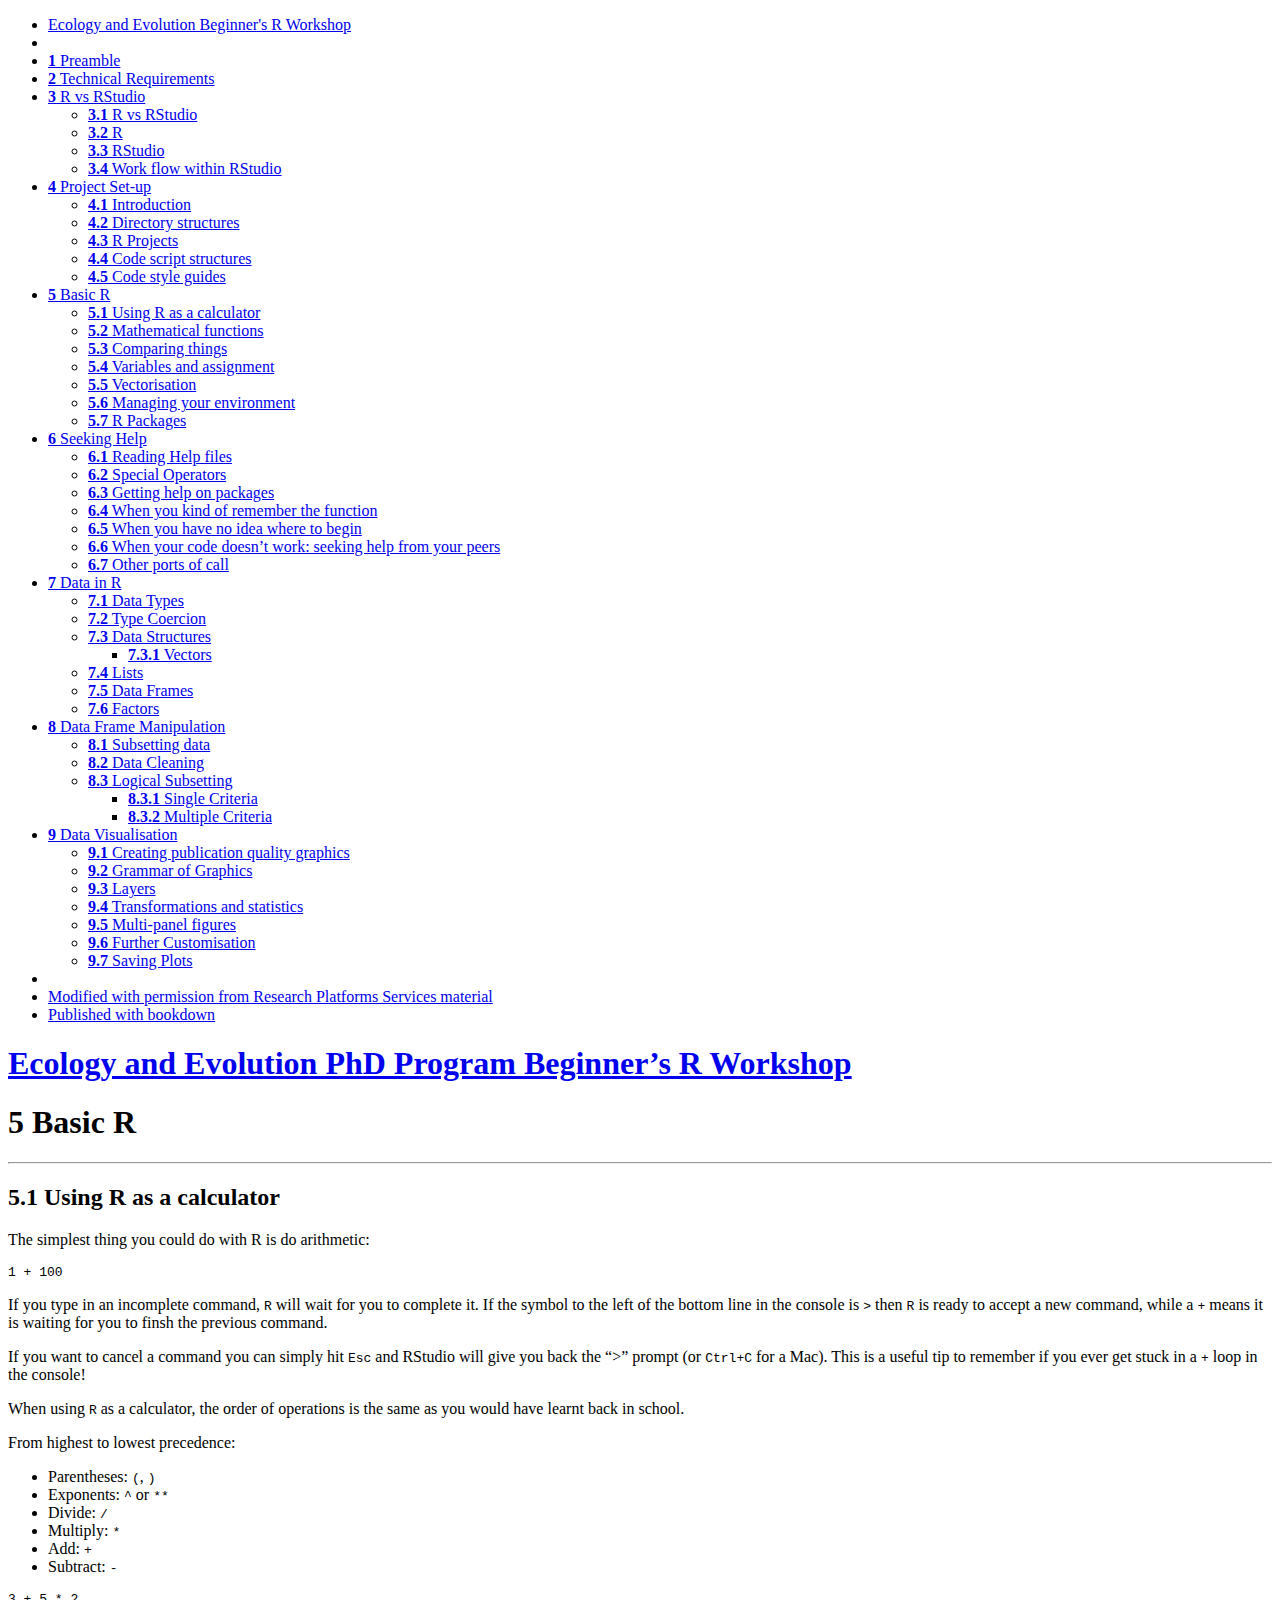
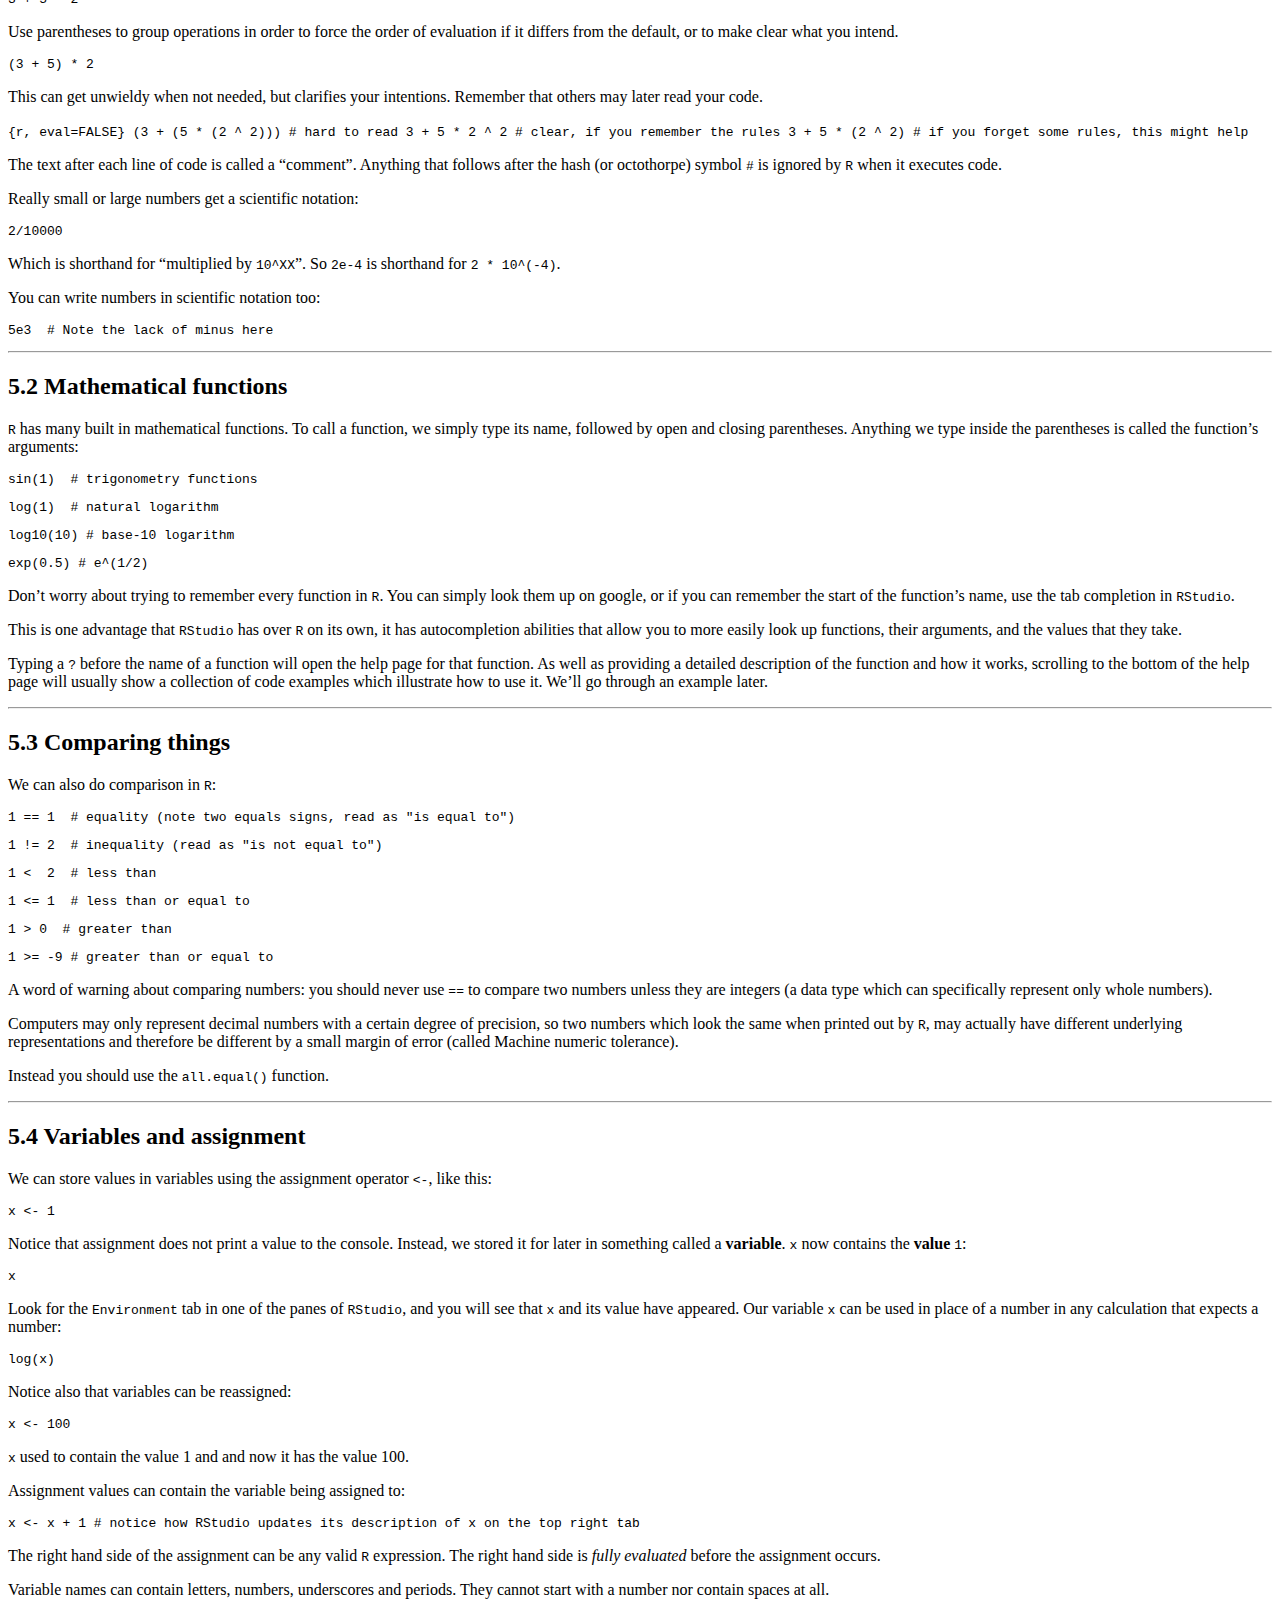
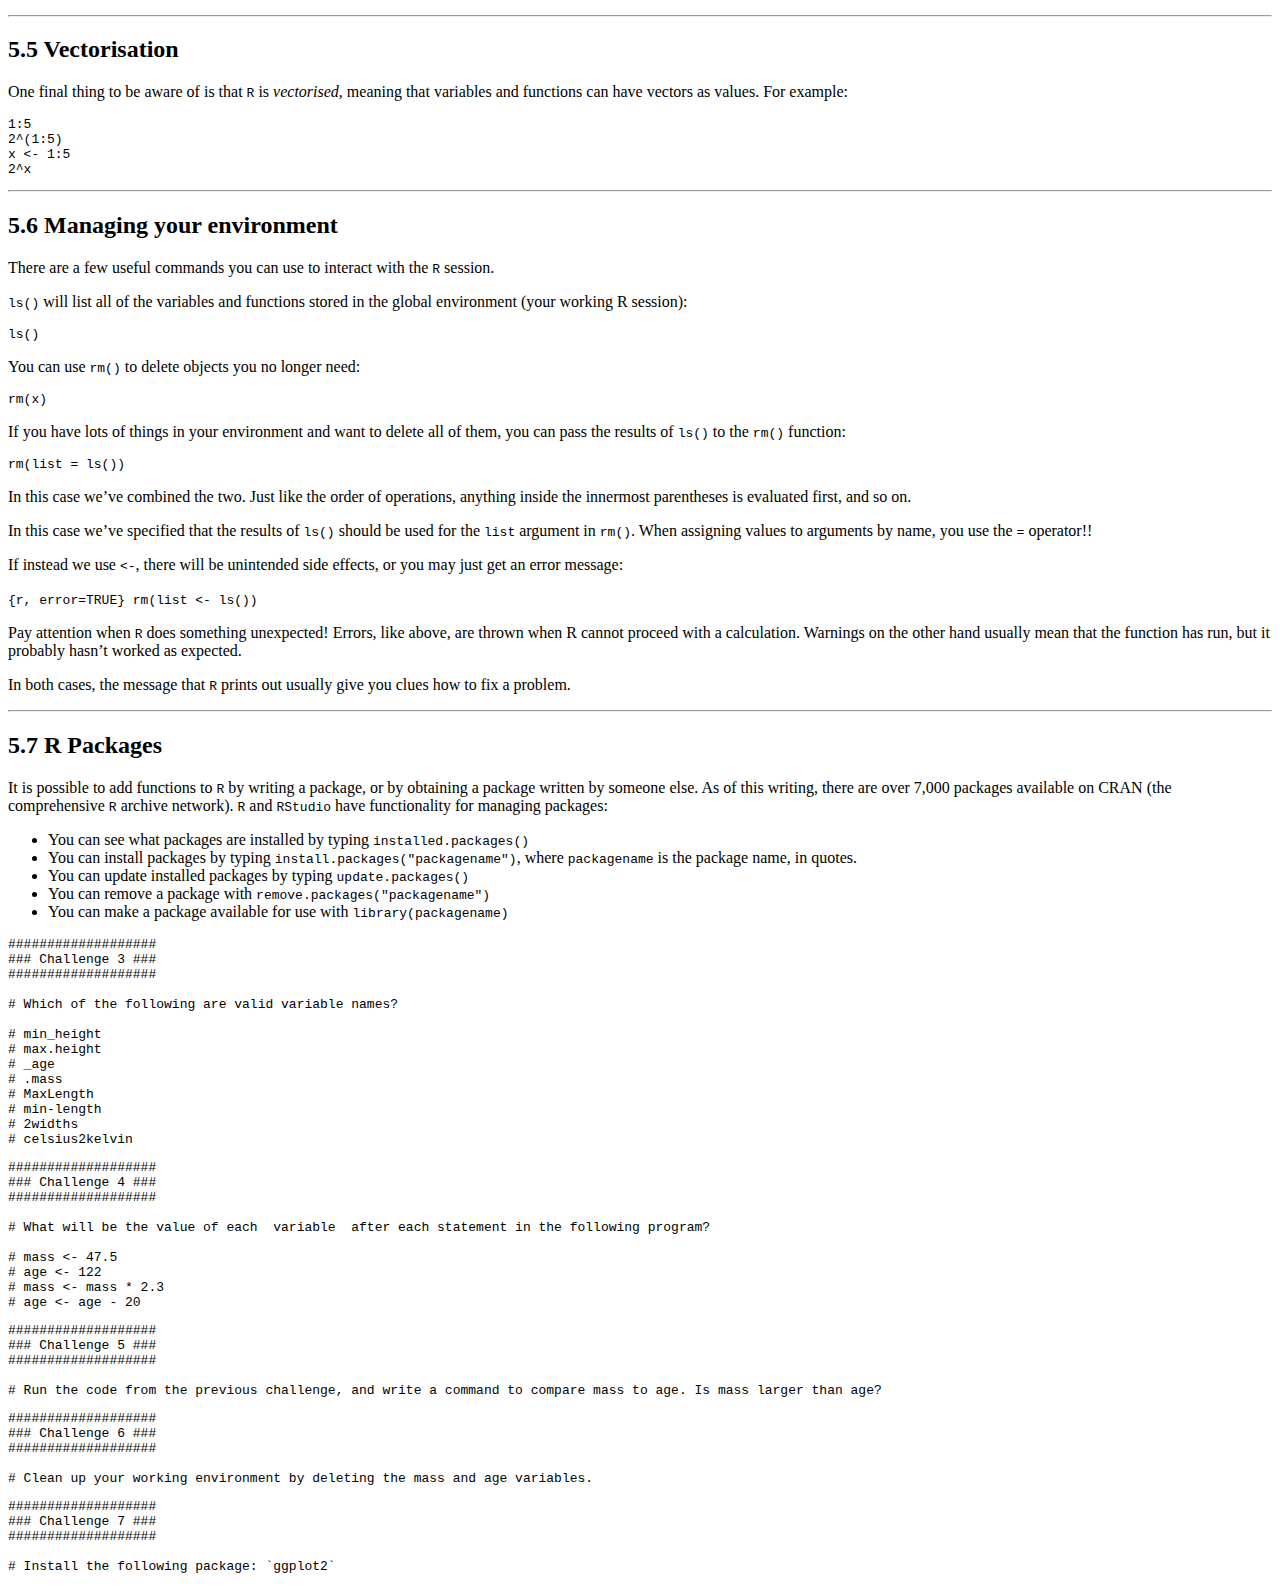
==== docs/basic-r.html @ fbf8770c "Rebuild book" ====
<!DOCTYPE html>
<html >

<head>

  <meta charset="UTF-8">
  <meta http-equiv="X-UA-Compatible" content="IE=edge">
  <title>Ecology and Evolution PhD Program Beginner’s R Workshop</title>
  <meta name="description" content="Ecology and Evolution PhD Program Beginner’s R Workshop">
  <meta name="generator" content="bookdown 0.4 and GitBook 2.6.7">

  <meta property="og:title" content="Ecology and Evolution PhD Program Beginner’s R Workshop" />
  <meta property="og:type" content="book" />
  
  
  
  <meta name="github-repo" content="Doi90/EcolEvol_R_Workshop" />

  <meta name="twitter:card" content="summary" />
  <meta name="twitter:title" content="Ecology and Evolution PhD Program Beginner’s R Workshop" />
  
  
  

<meta name="author" content="David Wilkinson">



  <meta name="viewport" content="width=device-width, initial-scale=1">
  <meta name="apple-mobile-web-app-capable" content="yes">
  <meta name="apple-mobile-web-app-status-bar-style" content="black">
  
  
<link rel="prev" href="project-set-up.html">
<link rel="next" href="seeking-help.html">
<script src="libs/jquery-2.2.3/jquery.min.js"></script>
<link href="libs/gitbook-2.6.7/css/style.css" rel="stylesheet" />
<link href="libs/gitbook-2.6.7/css/plugin-bookdown.css" rel="stylesheet" />
<link href="libs/gitbook-2.6.7/css/plugin-highlight.css" rel="stylesheet" />
<link href="libs/gitbook-2.6.7/css/plugin-search.css" rel="stylesheet" />
<link href="libs/gitbook-2.6.7/css/plugin-fontsettings.css" rel="stylesheet" />










<link rel="stylesheet" href="lodestar.css" type="text/css" />
</head>

<body>



  <div class="book without-animation with-summary font-size-2 font-family-1" data-basepath=".">

    <div class="book-summary">
      <nav role="navigation">

<ul class="summary">
<li><a href="./">Ecology and Evolution Beginner's R Workshop</a></li>

<li class="divider"></li>
<li class="chapter" data-level="1" data-path="index.html"><a href="index.html"><i class="fa fa-check"></i><b>1</b> Preamble</a></li>
<li class="chapter" data-level="2" data-path="technical-requirements.html"><a href="technical-requirements.html"><i class="fa fa-check"></i><b>2</b> Technical Requirements</a></li>
<li class="chapter" data-level="3" data-path="r-vs-rstudio.html"><a href="r-vs-rstudio.html"><i class="fa fa-check"></i><b>3</b> R vs RStudio</a><ul>
<li class="chapter" data-level="3.1" data-path="r-vs-rstudio.html"><a href="r-vs-rstudio.html#r-vs-rstudio-1"><i class="fa fa-check"></i><b>3.1</b> R vs RStudio</a></li>
<li class="chapter" data-level="3.2" data-path="r-vs-rstudio.html"><a href="r-vs-rstudio.html#r"><i class="fa fa-check"></i><b>3.2</b> R</a></li>
<li class="chapter" data-level="3.3" data-path="r-vs-rstudio.html"><a href="r-vs-rstudio.html#rstudio"><i class="fa fa-check"></i><b>3.3</b> RStudio</a></li>
<li class="chapter" data-level="3.4" data-path="r-vs-rstudio.html"><a href="r-vs-rstudio.html#work-flow-within-rstudio"><i class="fa fa-check"></i><b>3.4</b> Work flow within RStudio</a></li>
</ul></li>
<li class="chapter" data-level="4" data-path="project-set-up.html"><a href="project-set-up.html"><i class="fa fa-check"></i><b>4</b> Project Set-up</a><ul>
<li class="chapter" data-level="4.1" data-path="project-set-up.html"><a href="project-set-up.html#introduction"><i class="fa fa-check"></i><b>4.1</b> Introduction</a></li>
<li class="chapter" data-level="4.2" data-path="project-set-up.html"><a href="project-set-up.html#directory-structures"><i class="fa fa-check"></i><b>4.2</b> Directory structures</a></li>
<li class="chapter" data-level="4.3" data-path="project-set-up.html"><a href="project-set-up.html#r-projects"><i class="fa fa-check"></i><b>4.3</b> R Projects</a></li>
<li class="chapter" data-level="4.4" data-path="project-set-up.html"><a href="project-set-up.html#code-script-structures"><i class="fa fa-check"></i><b>4.4</b> Code script structures</a></li>
<li class="chapter" data-level="4.5" data-path="project-set-up.html"><a href="project-set-up.html#code-style-guides"><i class="fa fa-check"></i><b>4.5</b> Code style guides</a></li>
</ul></li>
<li class="chapter" data-level="5" data-path="basic-r.html"><a href="basic-r.html"><i class="fa fa-check"></i><b>5</b> Basic R</a><ul>
<li class="chapter" data-level="5.1" data-path="basic-r.html"><a href="basic-r.html#using-r-as-a-calculator"><i class="fa fa-check"></i><b>5.1</b> Using R as a calculator</a></li>
<li class="chapter" data-level="5.2" data-path="basic-r.html"><a href="basic-r.html#mathematical-functions"><i class="fa fa-check"></i><b>5.2</b> Mathematical functions</a></li>
<li class="chapter" data-level="5.3" data-path="basic-r.html"><a href="basic-r.html#comparing-things"><i class="fa fa-check"></i><b>5.3</b> Comparing things</a></li>
<li class="chapter" data-level="5.4" data-path="basic-r.html"><a href="basic-r.html#variables-and-assignment"><i class="fa fa-check"></i><b>5.4</b> Variables and assignment</a></li>
<li class="chapter" data-level="5.5" data-path="basic-r.html"><a href="basic-r.html#vectorisation"><i class="fa fa-check"></i><b>5.5</b> Vectorisation</a></li>
<li class="chapter" data-level="5.6" data-path="basic-r.html"><a href="basic-r.html#managing-your-environment"><i class="fa fa-check"></i><b>5.6</b> Managing your environment</a></li>
<li class="chapter" data-level="5.7" data-path="basic-r.html"><a href="basic-r.html#r-packages"><i class="fa fa-check"></i><b>5.7</b> R Packages</a></li>
</ul></li>
<li class="chapter" data-level="6" data-path="seeking-help.html"><a href="seeking-help.html"><i class="fa fa-check"></i><b>6</b> Seeking Help</a><ul>
<li class="chapter" data-level="6.1" data-path="seeking-help.html"><a href="seeking-help.html#reading-help-files"><i class="fa fa-check"></i><b>6.1</b> Reading Help files</a></li>
<li class="chapter" data-level="6.2" data-path="seeking-help.html"><a href="seeking-help.html#special-operators"><i class="fa fa-check"></i><b>6.2</b> Special Operators</a></li>
<li class="chapter" data-level="6.3" data-path="seeking-help.html"><a href="seeking-help.html#getting-help-on-packages"><i class="fa fa-check"></i><b>6.3</b> Getting help on packages</a></li>
<li class="chapter" data-level="6.4" data-path="seeking-help.html"><a href="seeking-help.html#when-you-kind-of-remember-the-function"><i class="fa fa-check"></i><b>6.4</b> When you kind of remember the function</a></li>
<li class="chapter" data-level="6.5" data-path="seeking-help.html"><a href="seeking-help.html#when-you-have-no-idea-where-to-begin"><i class="fa fa-check"></i><b>6.5</b> When you have no idea where to begin</a></li>
<li class="chapter" data-level="6.6" data-path="seeking-help.html"><a href="seeking-help.html#when-your-code-doesnt-work-seeking-help-from-your-peers"><i class="fa fa-check"></i><b>6.6</b> When your code doesn’t work: seeking help from your peers</a></li>
<li class="chapter" data-level="6.7" data-path="seeking-help.html"><a href="seeking-help.html#other-ports-of-call"><i class="fa fa-check"></i><b>6.7</b> Other ports of call</a></li>
</ul></li>
<li class="chapter" data-level="7" data-path="data-in-r.html"><a href="data-in-r.html"><i class="fa fa-check"></i><b>7</b> Data in R</a><ul>
<li class="chapter" data-level="7.1" data-path="data-in-r.html"><a href="data-in-r.html#data-types"><i class="fa fa-check"></i><b>7.1</b> Data Types</a></li>
<li class="chapter" data-level="7.2" data-path="data-in-r.html"><a href="data-in-r.html#type-coercion"><i class="fa fa-check"></i><b>7.2</b> Type Coercion</a></li>
<li class="chapter" data-level="7.3" data-path="data-in-r.html"><a href="data-in-r.html#data-structures"><i class="fa fa-check"></i><b>7.3</b> Data Structures</a><ul>
<li class="chapter" data-level="7.3.1" data-path="data-in-r.html"><a href="data-in-r.html#vectors"><i class="fa fa-check"></i><b>7.3.1</b> Vectors</a></li>
</ul></li>
<li class="chapter" data-level="7.4" data-path="data-in-r.html"><a href="data-in-r.html#lists"><i class="fa fa-check"></i><b>7.4</b> Lists</a></li>
<li class="chapter" data-level="7.5" data-path="data-in-r.html"><a href="data-in-r.html#data-frames"><i class="fa fa-check"></i><b>7.5</b> Data Frames</a></li>
<li class="chapter" data-level="7.6" data-path="data-in-r.html"><a href="data-in-r.html#factors"><i class="fa fa-check"></i><b>7.6</b> Factors</a></li>
</ul></li>
<li class="chapter" data-level="8" data-path="data-frame-manipulation.html"><a href="data-frame-manipulation.html"><i class="fa fa-check"></i><b>8</b> Data Frame Manipulation</a><ul>
<li class="chapter" data-level="8.1" data-path="data-frame-manipulation.html"><a href="data-frame-manipulation.html#subsetting-data"><i class="fa fa-check"></i><b>8.1</b> Subsetting data</a></li>
<li class="chapter" data-level="8.2" data-path="data-frame-manipulation.html"><a href="data-frame-manipulation.html#data-cleaning"><i class="fa fa-check"></i><b>8.2</b> Data Cleaning</a></li>
<li class="chapter" data-level="8.3" data-path="data-frame-manipulation.html"><a href="data-frame-manipulation.html#logical-subsetting"><i class="fa fa-check"></i><b>8.3</b> Logical Subsetting</a><ul>
<li class="chapter" data-level="8.3.1" data-path="data-frame-manipulation.html"><a href="data-frame-manipulation.html#single-criteria"><i class="fa fa-check"></i><b>8.3.1</b> Single Criteria</a></li>
<li class="chapter" data-level="8.3.2" data-path="data-frame-manipulation.html"><a href="data-frame-manipulation.html#multiple-criteria"><i class="fa fa-check"></i><b>8.3.2</b> Multiple Criteria</a></li>
</ul></li>
</ul></li>
<li class="chapter" data-level="9" data-path="data-visualisation.html"><a href="data-visualisation.html"><i class="fa fa-check"></i><b>9</b> Data Visualisation</a><ul>
<li class="chapter" data-level="9.1" data-path="data-visualisation.html"><a href="data-visualisation.html#creating-publication-quality-graphics"><i class="fa fa-check"></i><b>9.1</b> Creating publication quality graphics</a></li>
<li class="chapter" data-level="9.2" data-path="data-visualisation.html"><a href="data-visualisation.html#grammar-of-graphics"><i class="fa fa-check"></i><b>9.2</b> Grammar of Graphics</a></li>
<li class="chapter" data-level="9.3" data-path="data-visualisation.html"><a href="data-visualisation.html#layers"><i class="fa fa-check"></i><b>9.3</b> Layers</a></li>
<li class="chapter" data-level="9.4" data-path="data-visualisation.html"><a href="data-visualisation.html#transformations-and-statistics"><i class="fa fa-check"></i><b>9.4</b> Transformations and statistics</a></li>
<li class="chapter" data-level="9.5" data-path="data-visualisation.html"><a href="data-visualisation.html#multi-panel-figures"><i class="fa fa-check"></i><b>9.5</b> Multi-panel figures</a></li>
<li class="chapter" data-level="9.6" data-path="data-visualisation.html"><a href="data-visualisation.html#further-customisation"><i class="fa fa-check"></i><b>9.6</b> Further Customisation</a></li>
<li class="chapter" data-level="9.7" data-path="data-visualisation.html"><a href="data-visualisation.html#saving-plots"><i class="fa fa-check"></i><b>9.7</b> Saving Plots</a></li>
</ul></li>
<li class="divider"></li>
<li><a href="https://nikkirubinstein.gitbooks.io/resguides-introductory-r-workshop/content/" target="blank"> Modified with permission from Research Platforms Services material</a></li>
<li><a href="https://github.com/rstudio/bookdown" target="blank">Published with bookdown</a></li>

</ul>

      </nav>
    </div>

    <div class="book-body">
      <div class="body-inner">
        <div class="book-header" role="navigation">
          <h1>
            <i class="fa fa-circle-o-notch fa-spin"></i><a href="./">Ecology and Evolution PhD Program Beginner’s R Workshop</a>
          </h1>
        </div>

        <div class="page-wrapper" tabindex="-1" role="main">
          <div class="page-inner">

            <section class="normal" id="section-">
<div id="basic-r" class="section level1">
<h1><span class="header-section-number">5</span> Basic R</h1>
<hr class="double">
<div id="using-r-as-a-calculator" class="section level2">
<h2><span class="header-section-number">5.1</span> Using R as a calculator</h2>
<p>The simplest thing you could do with R is do arithmetic:</p>
<pre class="{r}"><code>1 + 100</code></pre>
<p>If you type in an incomplete command, <code>R</code> will wait for you to complete it. If the symbol to the left of the bottom line in the console is <code>&gt;</code> then <code>R</code> is ready to accept a new command, while a <code>+</code> means it is waiting for you to finsh the previous command.</p>
<p>If you want to cancel a command you can simply hit <code>Esc</code> and RStudio will give you back the “&gt;” prompt (or <code>Ctrl+C</code> for a Mac). This is a useful tip to remember if you ever get stuck in a <code>+</code> loop in the console!</p>
<p>When using <code>R</code> as a calculator, the order of operations is the same as you would have learnt back in school.</p>
<p>From highest to lowest precedence:</p>
<ul>
<li>Parentheses: <code>(</code>, <code>)</code></li>
<li>Exponents: <code>^</code> or <code>**</code></li>
<li>Divide: <code>/</code></li>
<li>Multiply: <code>*</code></li>
<li>Add: <code>+</code></li>
<li>Subtract: <code>-</code></li>
</ul>
<pre class="{r}"><code>3 + 5 * 2</code></pre>
<p>Use parentheses to group operations in order to force the order of evaluation if it differs from the default, or to make clear what you intend.</p>
<pre class="{r}"><code>(3 + 5) * 2</code></pre>
<p>This can get unwieldy when not needed, but clarifies your intentions. Remember that others may later read your code.</p>
<p><code>{r, eval=FALSE} (3 + (5 * (2 ^ 2))) # hard to read 3 + 5 * 2 ^ 2       # clear, if you remember the rules 3 + 5 * (2 ^ 2)     # if you forget some rules, this might help</code></p>
<p>The text after each line of code is called a “comment”. Anything that follows after the hash (or octothorpe) symbol <code>#</code> is ignored by <code>R</code> when it executes code.</p>
<p>Really small or large numbers get a scientific notation:</p>
<pre class="{r}"><code>2/10000</code></pre>
<p>Which is shorthand for “multiplied by <code>10^XX</code>”. So <code>2e-4</code> is shorthand for <code>2 * 10^(-4)</code>.</p>
<p>You can write numbers in scientific notation too:</p>
<pre class="{r}"><code>5e3  # Note the lack of minus here</code></pre>
<hr class="small">
</div>
<div id="mathematical-functions" class="section level2">
<h2><span class="header-section-number">5.2</span> Mathematical functions</h2>
<p><code>R</code> has many built in mathematical functions. To call a function, we simply type its name, followed by open and closing parentheses. Anything we type inside the parentheses is called the function’s arguments:</p>
<pre class="{r}"><code>sin(1)  # trigonometry functions</code></pre>
<pre class="{r}"><code>log(1)  # natural logarithm</code></pre>
<pre class="{r}"><code>log10(10) # base-10 logarithm</code></pre>
<pre class="{r}"><code>exp(0.5) # e^(1/2)</code></pre>
<p>Don’t worry about trying to remember every function in <code>R</code>. You can simply look them up on google, or if you can remember the start of the function’s name, use the tab completion in <code>RStudio</code>.</p>
<p>This is one advantage that <code>RStudio</code> has over <code>R</code> on its own, it has autocompletion abilities that allow you to more easily look up functions, their arguments, and the values that they take.</p>
<p>Typing a <code>?</code> before the name of a function will open the help page for that function. As well as providing a detailed description of the function and how it works, scrolling to the bottom of the help page will usually show a collection of code examples which illustrate how to use it. We’ll go through an example later.</p>
<hr class="small">
</div>
<div id="comparing-things" class="section level2">
<h2><span class="header-section-number">5.3</span> Comparing things</h2>
<p>We can also do comparison in <code>R</code>:</p>
<pre class="{r}"><code>1 == 1  # equality (note two equals signs, read as &quot;is equal to&quot;)</code></pre>
<pre class="{r}"><code>1 != 2  # inequality (read as &quot;is not equal to&quot;)</code></pre>
<pre class="{r}"><code>1 &lt;  2  # less than</code></pre>
<pre class="{r}"><code>1 &lt;= 1  # less than or equal to</code></pre>
<pre class="{r}"><code>1 &gt; 0  # greater than</code></pre>
<pre class="{r}"><code>1 &gt;= -9 # greater than or equal to</code></pre>
<p>A word of warning about comparing numbers: you should never use <code>==</code> to compare two numbers unless they are integers (a data type which can specifically represent only whole numbers).</p>
<p>Computers may only represent decimal numbers with a certain degree of precision, so two numbers which look the same when printed out by <code>R</code>, may actually have different underlying representations and therefore be different by a small margin of error (called Machine numeric tolerance).</p>
<p>Instead you should use the <code>all.equal()</code> function.</p>
<hr class="small">
</div>
<div id="variables-and-assignment" class="section level2">
<h2><span class="header-section-number">5.4</span> Variables and assignment</h2>
<p>We can store values in variables using the assignment operator <code>&lt;-</code>, like this:</p>
<pre class="{r}"><code>x &lt;- 1</code></pre>
<p>Notice that assignment does not print a value to the console. Instead, we stored it for later in something called a <strong>variable</strong>. <code>x</code> now contains the <strong>value</strong> <code>1</code>:</p>
<pre class="{r}"><code>x</code></pre>
<p>Look for the <code>Environment</code> tab in one of the panes of <code>RStudio</code>, and you will see that <code>x</code> and its value have appeared. Our variable <code>x</code> can be used in place of a number in any calculation that expects a number:</p>
<pre class="{r}"><code>log(x)</code></pre>
<p>Notice also that variables can be reassigned:</p>
<pre class="{r}"><code>x &lt;- 100</code></pre>
<p><code>x</code> used to contain the value 1 and and now it has the value 100.</p>
<p>Assignment values can contain the variable being assigned to:</p>
<pre class="{r}"><code>x &lt;- x + 1 # notice how RStudio updates its description of x on the top right tab</code></pre>
<p>The right hand side of the assignment can be any valid <code>R</code> expression. The right hand side is <em>fully evaluated</em> before the assignment occurs.</p>
<p>Variable names can contain letters, numbers, underscores and periods. They cannot start with a number nor contain spaces at all.</p>
<hr class="small">
</div>
<div id="vectorisation" class="section level2">
<h2><span class="header-section-number">5.5</span> Vectorisation</h2>
<p>One final thing to be aware of is that <code>R</code> is <em>vectorised</em>, meaning that variables and functions can have vectors as values. For example:</p>
<pre class="{r}"><code>1:5
2^(1:5)
x &lt;- 1:5
2^x</code></pre>
<hr class="small">
</div>
<div id="managing-your-environment" class="section level2">
<h2><span class="header-section-number">5.6</span> Managing your environment</h2>
<p>There are a few useful commands you can use to interact with the <code>R</code> session.</p>
<p><code>ls()</code> will list all of the variables and functions stored in the global environment (your working R session):</p>
<pre class="{r}"><code>ls()</code></pre>
<p>You can use <code>rm()</code> to delete objects you no longer need:</p>
<pre class="{r}"><code>rm(x)</code></pre>
<p>If you have lots of things in your environment and want to delete all of them, you can pass the results of <code>ls()</code> to the <code>rm()</code> function:</p>
<pre class="{r}"><code>rm(list = ls())</code></pre>
<p>In this case we’ve combined the two. Just like the order of operations, anything inside the innermost parentheses is evaluated first, and so on.</p>
<p>In this case we’ve specified that the results of <code>ls()</code> should be used for the <code>list</code> argument in <code>rm()</code>. When assigning values to arguments by name, you use the <code>=</code> operator!!</p>
<p>If instead we use <code>&lt;-</code>, there will be unintended side effects, or you may just get an error message:</p>
<p><code>{r, error=TRUE} rm(list &lt;- ls())</code></p>
<p>Pay attention when <code>R</code> does something unexpected! Errors, like above, are thrown when R cannot proceed with a calculation. Warnings on the other hand usually mean that the function has run, but it probably hasn’t worked as expected.</p>
<p>In both cases, the message that <code>R</code> prints out usually give you clues how to fix a problem.</p>
<hr class="small">
</div>
<div id="r-packages" class="section level2">
<h2><span class="header-section-number">5.7</span> R Packages</h2>
<p>It is possible to add functions to <code>R</code> by writing a package, or by obtaining a package written by someone else. As of this writing, there are over 7,000 packages available on CRAN (the comprehensive <code>R</code> archive network). <code>R</code> and <code>RStudio</code> have functionality for managing packages:</p>
<ul>
<li>You can see what packages are installed by typing <code>installed.packages()</code></li>
<li>You can install packages by typing <code>install.packages(&quot;packagename&quot;)</code>, where <code>packagename</code> is the package name, in quotes.</li>
<li>You can update installed packages by typing <code>update.packages()</code></li>
<li>You can remove a package with <code>remove.packages(&quot;packagename&quot;)</code></li>
<li>You can make a package available for use with <code>library(packagename)</code></li>
</ul>
<pre class="{r}"><code>###################
### Challenge 3 ###
###################

# Which of the following are valid variable names?

# min_height
# max.height
# _age
# .mass
# MaxLength
# min-length
# 2widths
# celsius2kelvin</code></pre>
<pre class="{r}"><code>###################
### Challenge 4 ###
###################

# What will be the value of each  variable  after each statement in the following program?

# mass &lt;- 47.5
# age &lt;- 122
# mass &lt;- mass * 2.3
# age &lt;- age - 20</code></pre>
<pre class="{r}"><code>###################
### Challenge 5 ###
###################

# Run the code from the previous challenge, and write a command to compare mass to age. Is mass larger than age?</code></pre>
<pre class="{r}"><code>###################
### Challenge 6 ###
###################

# Clean up your working environment by deleting the mass and age variables.</code></pre>
<pre class="{r}"><code>###################
### Challenge 7 ###
###################

# Install the following package: `ggplot2`</code></pre>

</div>
</div>
            </section>

          </div>
        </div>
      </div>
<a href="project-set-up.html" class="navigation navigation-prev " aria-label="Previous page"><i class="fa fa-angle-left"></i></a>
<a href="seeking-help.html" class="navigation navigation-next " aria-label="Next page"><i class="fa fa-angle-right"></i></a>
    </div>
  </div>
<script src="libs/gitbook-2.6.7/js/app.min.js"></script>
<script src="libs/gitbook-2.6.7/js/lunr.js"></script>
<script src="libs/gitbook-2.6.7/js/plugin-search.js"></script>
<script src="libs/gitbook-2.6.7/js/plugin-sharing.js"></script>
<script src="libs/gitbook-2.6.7/js/plugin-fontsettings.js"></script>
<script src="libs/gitbook-2.6.7/js/plugin-bookdown.js"></script>
<script src="libs/gitbook-2.6.7/js/jquery.highlight.js"></script>
<script>
require(["gitbook"], function(gitbook) {
gitbook.start({
"sharing": {
"github": false,
"facebook": true,
"twitter": true,
"google": false,
"weibo": false,
"instapper": false,
"vk": false,
"all": ["facebook", "google", "twitter", "weibo", "instapaper"]
},
"fontsettings": {
"theme": "white",
"family": "sans",
"size": 2
},
"edit": {
"link": null,
"text": null
},
"download": null,
"toc": {
"collapse": "subsection",
"scroll_highlight": true,
"search": true
}
});
});
</script>

</body>

</html>
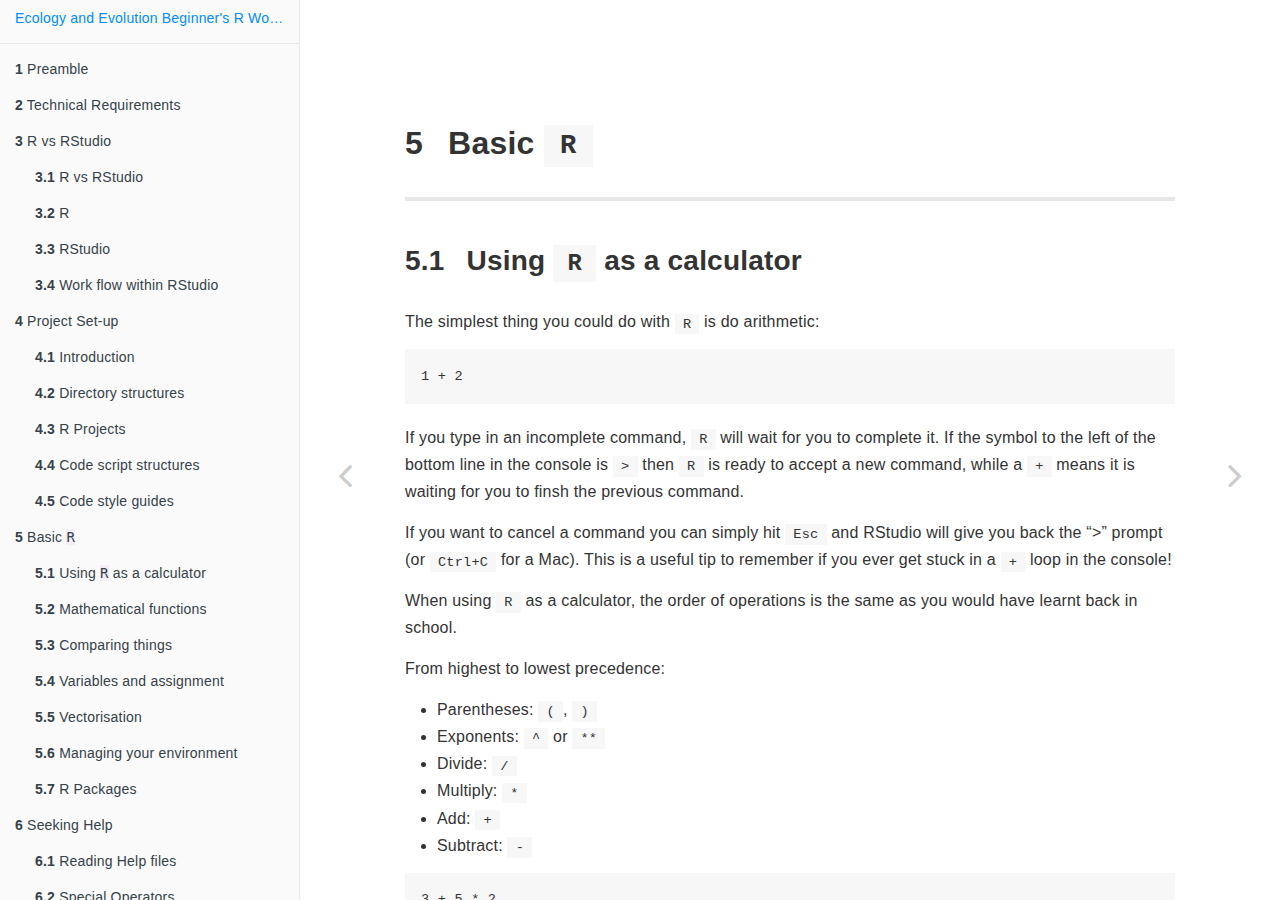
==== commit 7ccef3ac: "Minor edits" ====
--- a/docs/basic-r.html
+++ b/docs/basic-r.html
@@ -7,7 +7,7 @@
   <meta http-equiv="X-UA-Compatible" content="IE=edge">
   <title>Ecology and Evolution PhD Program Beginner’s R Workshop</title>
   <meta name="description" content="Ecology and Evolution PhD Program Beginner’s R Workshop">
-  <meta name="generator" content="bookdown 0.4 and GitBook 2.6.7">
+  <meta name="generator" content="bookdown 0.7.10 and GitBook 2.6.7">
 
   <meta property="og:title" content="Ecology and Evolution PhD Program Beginner’s R Workshop" />
   <meta property="og:type" content="book" />
@@ -49,7 +49,7 @@
 
 
 
-<link rel="stylesheet" href="lodestar.css" type="text/css" />
+<link rel="stylesheet" href="docs\lodestar.css" type="text/css" />
 </head>
 
 <body>
@@ -80,8 +80,8 @@
 <li class="chapter" data-level="4.4" data-path="project-set-up.html"><a href="project-set-up.html#code-script-structures"><i class="fa fa-check"></i><b>4.4</b> Code script structures</a></li>
 <li class="chapter" data-level="4.5" data-path="project-set-up.html"><a href="project-set-up.html#code-style-guides"><i class="fa fa-check"></i><b>4.5</b> Code style guides</a></li>
 </ul></li>
-<li class="chapter" data-level="5" data-path="basic-r.html"><a href="basic-r.html"><i class="fa fa-check"></i><b>5</b> Basic R</a><ul>
-<li class="chapter" data-level="5.1" data-path="basic-r.html"><a href="basic-r.html#using-r-as-a-calculator"><i class="fa fa-check"></i><b>5.1</b> Using R as a calculator</a></li>
+<li class="chapter" data-level="5" data-path="basic-r.html"><a href="basic-r.html"><i class="fa fa-check"></i><b>5</b> Basic <code>R</code></a><ul>
+<li class="chapter" data-level="5.1" data-path="basic-r.html"><a href="basic-r.html#using-r-as-a-calculator"><i class="fa fa-check"></i><b>5.1</b> Using <code>R</code> as a calculator</a></li>
 <li class="chapter" data-level="5.2" data-path="basic-r.html"><a href="basic-r.html#mathematical-functions"><i class="fa fa-check"></i><b>5.2</b> Mathematical functions</a></li>
 <li class="chapter" data-level="5.3" data-path="basic-r.html"><a href="basic-r.html#comparing-things"><i class="fa fa-check"></i><b>5.3</b> Comparing things</a></li>
 <li class="chapter" data-level="5.4" data-path="basic-r.html"><a href="basic-r.html#variables-and-assignment"><i class="fa fa-check"></i><b>5.4</b> Variables and assignment</a></li>
@@ -147,12 +147,12 @@
 
             <section class="normal" id="section-">
 <div id="basic-r" class="section level1">
-<h1><span class="header-section-number">5</span> Basic R</h1>
+<h1><span class="header-section-number">5</span> Basic <code>R</code></h1>
 <hr class="double">
 <div id="using-r-as-a-calculator" class="section level2">
-<h2><span class="header-section-number">5.1</span> Using R as a calculator</h2>
-<p>The simplest thing you could do with R is do arithmetic:</p>
-<pre class="{r}"><code>1 + 100</code></pre>
+<h2><span class="header-section-number">5.1</span> Using <code>R</code> as a calculator</h2>
+<p>The simplest thing you could do with <code>R</code> is do arithmetic:</p>
+<pre class="{r}"><code>1 + 2</code></pre>
 <p>If you type in an incomplete command, <code>R</code> will wait for you to complete it. If the symbol to the left of the bottom line in the console is <code>&gt;</code> then <code>R</code> is ready to accept a new command, while a <code>+</code> means it is waiting for you to finsh the previous command.</p>
 <p>If you want to cancel a command you can simply hit <code>Esc</code> and RStudio will give you back the “&gt;” prompt (or <code>Ctrl+C</code> for a Mac). This is a useful tip to remember if you ever get stuck in a <code>+</code> loop in the console!</p>
 <p>When using <code>R</code> as a calculator, the order of operations is the same as you would have learnt back in school.</p>
@@ -316,17 +316,18 @@
 <script src="libs/gitbook-2.6.7/js/plugin-bookdown.js"></script>
 <script src="libs/gitbook-2.6.7/js/jquery.highlight.js"></script>
 <script>
-require(["gitbook"], function(gitbook) {
+gitbook.require(["gitbook"], function(gitbook) {
 gitbook.start({
 "sharing": {
 "github": false,
 "facebook": true,
 "twitter": true,
 "google": false,
+"linkedin": false,
 "weibo": false,
 "instapper": false,
 "vk": false,
-"all": ["facebook", "google", "twitter", "weibo", "instapaper"]
+"all": ["facebook", "google", "twitter", "linkedin", "weibo", "instapaper"]
 },
 "fontsettings": {
 "theme": "white",
--- a/docs/libs/gitbook-2.6.7/css/style.css
+++ b/docs/libs/gitbook-2.6.7/css/style.css
@@ -0,0 +1,10 @@
+/*! normalize.css v2.1.0 | MIT License | git.io/normalize */img,legend{border:0}*,.fa{-webkit-font-smoothing:antialiased}.fa-ul>li,sub,sup{position:relative}.book .book-body .page-wrapper .page-inner section.normal hr:after,.book-langs-index .inner .languages:after,.buttons:after,.dropdown-menu .buttons:after{clear:both}body,html{-ms-text-size-adjust:100%;-webkit-text-size-adjust:100%}article,aside,details,figcaption,figure,footer,header,hgroup,main,nav,section,summary{display:block}audio,canvas,video{display:inline-block}.hidden,[hidden]{display:none}audio:not([controls]){display:none;height:0}html{font-family:sans-serif}body,figure{margin:0}a:focus{outline:dotted thin}a:active,a:hover{outline:0}h1{font-size:2em;margin:.67em 0}abbr[title]{border-bottom:1px dotted}b,strong{font-weight:700}dfn{font-style:italic}hr{-moz-box-sizing:content-box;box-sizing:content-box;height:0}mark{background:#ff0;color:#000}code,kbd,pre,samp{font-family:monospace,serif;font-size:1em}pre{white-space:pre-wrap}q{quotes:"\201C" "\201D" "\2018" "\2019"}small{font-size:80%}sub,sup{font-size:75%;line-height:0;vertical-align:baseline}sup{top:-.5em}sub{bottom:-.25em}svg:not(:root){overflow:hidden}fieldset{border:1px solid silver;margin:0 2px;padding:.35em .625em .75em}legend{padding:0}button,input,select,textarea{font-family:inherit;font-size:100%;margin:0}button,input{line-height:normal}button,select{text-transform:none}button,html input[type=button],input[type=reset],input[type=submit]{-webkit-appearance:button;cursor:pointer}button[disabled],html input[disabled]{cursor:default}input[type=checkbox],input[type=radio]{box-sizing:border-box;padding:0}input[type=search]{-webkit-appearance:textfield;-moz-box-sizing:content-box;-webkit-box-sizing:content-box;box-sizing:content-box}input[type=search]::-webkit-search-cancel-button{margin-right:10px;}button::-moz-focus-inner,input::-moz-focus-inner{border:0;padding:0}textarea{overflow:auto;vertical-align:top}table{border-collapse:collapse;border-spacing:0}/*!
+ * Preboot v2
+ *
+ * Open sourced under MIT license by @mdo.
+ * Some variables and mixins from Bootstrap (Apache 2 license).
+ */.link-inherit,.link-inherit:focus,.link-inherit:hover{color:inherit}.fa,.fa-stack{display:inline-block}/*!
+ *  Font Awesome 4.1.0 by @davegandy - http://fontawesome.io - @fontawesome
+ *  License - http://fontawesome.io/license (Font: SIL OFL 1.1, CSS: MIT License)
+ */@font-face{font-family:FontAwesome;src:url(./fontawesome/fontawesome-webfont.ttf?v=4.1.0) format('truetype');font-weight:400;font-style:normal}.fa{font-family:FontAwesome;font-style:normal;font-weight:400;line-height:1;-moz-osx-font-smoothing:grayscale}.book .book-header,.book .book-summary{font-family:"Helvetica Neue",Helvetica,Arial,sans-serif}.fa-lg{font-size:1.33333333em;line-height:.75em;vertical-align:-15%}.fa-2x{font-size:2em}.fa-3x{font-size:3em}.fa-4x{font-size:4em}.fa-5x{font-size:5em}.fa-fw{width:1.28571429em;text-align:center}.fa-ul{padding-left:0;margin-left:2.14285714em;list-style-type:none}.fa-li{position:absolute;left:-2.14285714em;width:2.14285714em;top:.14285714em;text-align:center}.fa-li.fa-lg{left:-1.85714286em}.fa-border{padding:.2em .25em .15em;border:.08em solid #eee;border-radius:.1em}.pull-right{float:right}.pull-left{float:left}.fa.pull-left{margin-right:.3em}.fa.pull-right{margin-left:.3em}.fa-spin{-webkit-animation:spin 2s infinite linear;-moz-animation:spin 2s infinite linear;-o-animation:spin 2s infinite linear;animation:spin 2s infinite linear}@-moz-keyframes spin{0%{-moz-transform:rotate(0)}100%{-moz-transform:rotate(359deg)}}@-webkit-keyframes spin{0%{-webkit-transform:rotate(0)}100%{-webkit-transform:rotate(359deg)}}@-o-keyframes spin{0%{-o-transform:rotate(0)}100%{-o-transform:rotate(359deg)}}@keyframes spin{0%{-webkit-transform:rotate(0);transform:rotate(0)}100%{-webkit-transform:rotate(359deg);transform:rotate(359deg)}}.fa-rotate-90{filter:progid:DXImageTransform.Microsoft.BasicImage(rotation=1);-webkit-transform:rotate(90deg);-moz-transform:rotate(90deg);-ms-transform:rotate(90deg);-o-transform:rotate(90deg);transform:rotate(90deg)}.fa-rotate-180{filter:progid:DXImageTransform.Microsoft.BasicImage(rotation=2);-webkit-transform:rotate(180deg);-moz-transform:rotate(180deg);-ms-transform:rotate(180deg);-o-transform:rotate(180deg);transform:rotate(180deg)}.fa-rotate-270{filter:progid:DXImageTransform.Microsoft.BasicImage(rotation=3);-webkit-transform:rotate(270deg);-moz-transform:rotate(270deg);-ms-transform:rotate(270deg);-o-transform:rotate(270deg);transform:rotate(270deg)}.fa-flip-horizontal{filter:progid:DXImageTransform.Microsoft.BasicImage(rotation=0, mirror=1);-webkit-transform:scale(-1,1);-moz-transform:scale(-1,1);-ms-transform:scale(-1,1);-o-transform:scale(-1,1);transform:scale(-1,1)}.fa-flip-vertical{filter:progid:DXImageTransform.Microsoft.BasicImage(rotation=2, mirror=1);-webkit-transform:scale(1,-1);-moz-transform:scale(1,-1);-ms-transform:scale(1,-1);-o-transform:scale(1,-1);transform:scale(1,-1)}.fa-stack{position:relative;width:2em;height:2em;line-height:2em;vertical-align:middle}.fa-stack-1x,.fa-stack-2x{position:absolute;left:0;width:100%;text-align:center}.fa-stack-1x{line-height:inherit}.fa-stack-2x{font-size:2em}.fa-inverse{color:#fff}.fa-glass:before{content:"\f000"}.fa-music:before{content:"\f001"}.fa-search:before{content:"\f002"}.fa-envelope-o:before{content:"\f003"}.fa-heart:before{content:"\f004"}.fa-star:before{content:"\f005"}.fa-star-o:before{content:"\f006"}.fa-user:before{content:"\f007"}.fa-film:before{content:"\f008"}.fa-th-large:before{content:"\f009"}.fa-th:before{content:"\f00a"}.fa-th-list:before{content:"\f00b"}.fa-check:before{content:"\f00c"}.fa-times:before{content:"\f00d"}.fa-search-plus:before{content:"\f00e"}.fa-search-minus:before{content:"\f010"}.fa-power-off:before{content:"\f011"}.fa-signal:before{content:"\f012"}.fa-cog:before,.fa-gear:before{content:"\f013"}.fa-trash-o:before{content:"\f014"}.fa-home:before{content:"\f015"}.fa-file-o:before{content:"\f016"}.fa-clock-o:before{content:"\f017"}.fa-road:before{content:"\f018"}.fa-download:before{content:"\f019"}.fa-arrow-circle-o-down:before{content:"\f01a"}.fa-arrow-circle-o-up:before{content:"\f01b"}.fa-inbox:before{content:"\f01c"}.fa-play-circle-o:before{content:"\f01d"}.fa-repeat:before,.fa-rotate-right:before{content:"\f01e"}.fa-refresh:before{content:"\f021"}.fa-list-alt:before{content:"\f022"}.fa-lock:before{content:"\f023"}.fa-flag:before{content:"\f024"}.fa-headphones:before{content:"\f025"}.fa-volume-off:before{content:"\f026"}.fa-volume-down:before{content:"\f027"}.fa-volume-up:before{content:"\f028"}.fa-qrcode:before{content:"\f029"}.fa-barcode:before{content:"\f02a"}.fa-tag:before{content:"\f02b"}.fa-tags:before{content:"\f02c"}.fa-book:before{content:"\f02d"}.fa-bookmark:before{content:"\f02e"}.fa-print:before{content:"\f02f"}.fa-camera:before{content:"\f030"}.fa-font:before{content:"\f031"}.fa-bold:before{content:"\f032"}.fa-italic:before{content:"\f033"}.fa-text-height:before{content:"\f034"}.fa-text-width:before{content:"\f035"}.fa-align-left:before{content:"\f036"}.fa-align-center:before{content:"\f037"}.fa-align-right:before{content:"\f038"}.fa-align-justify:before{content:"\f039"}.fa-list:before{content:"\f03a"}.fa-dedent:before,.fa-outdent:before{content:"\f03b"}.fa-indent:before{content:"\f03c"}.fa-video-camera:before{content:"\f03d"}.fa-image:before,.fa-photo:before,.fa-picture-o:before{content:"\f03e"}.fa-pencil:before{content:"\f040"}.fa-map-marker:before{content:"\f041"}.fa-adjust:before{content:"\f042"}.fa-tint:before{content:"\f043"}.fa-edit:before,.fa-pencil-square-o:before{content:"\f044"}.fa-share-square-o:before{content:"\f045"}.fa-check-square-o:before{content:"\f046"}.fa-arrows:before{content:"\f047"}.fa-step-backward:before{content:"\f048"}.fa-fast-backward:before{content:"\f049"}.fa-backward:before{content:"\f04a"}.fa-play:before{content:"\f04b"}.fa-pause:before{content:"\f04c"}.fa-stop:before{content:"\f04d"}.fa-forward:before{content:"\f04e"}.fa-fast-forward:before{content:"\f050"}.fa-step-forward:before{content:"\f051"}.fa-eject:before{content:"\f052"}.fa-chevron-left:before{content:"\f053"}.fa-chevron-right:before{content:"\f054"}.fa-plus-circle:before{content:"\f055"}.fa-minus-circle:before{content:"\f056"}.fa-times-circle:before{content:"\f057"}.fa-check-circle:before{content:"\f058"}.fa-question-circle:before{content:"\f059"}.fa-info-circle:before{content:"\f05a"}.fa-crosshairs:before{content:"\f05b"}.fa-times-circle-o:before{content:"\f05c"}.fa-check-circle-o:before{content:"\f05d"}.fa-ban:before{content:"\f05e"}.fa-arrow-left:before{content:"\f060"}.fa-arrow-right:before{content:"\f061"}.fa-arrow-up:before{content:"\f062"}.fa-arrow-down:before{content:"\f063"}.fa-mail-forward:before,.fa-share:before{content:"\f064"}.fa-expand:before{content:"\f065"}.fa-compress:before{content:"\f066"}.fa-plus:before{content:"\f067"}.fa-minus:before{content:"\f068"}.fa-asterisk:before{content:"\f069"}.fa-exclamation-circle:before{content:"\f06a"}.fa-gift:before{content:"\f06b"}.fa-leaf:before{content:"\f06c"}.fa-fire:before{content:"\f06d"}.fa-eye:before{content:"\f06e"}.fa-eye-slash:before{content:"\f070"}.fa-exclamation-triangle:before,.fa-warning:before{content:"\f071"}.fa-plane:before{content:"\f072"}.fa-calendar:before{content:"\f073"}.fa-random:before{content:"\f074"}.fa-comment:before{content:"\f075"}.fa-magnet:before{content:"\f076"}.fa-chevron-up:before{content:"\f077"}.fa-chevron-down:before{content:"\f078"}.fa-retweet:before{content:"\f079"}.fa-shopping-cart:before{content:"\f07a"}.fa-folder:before{content:"\f07b"}.fa-folder-open:before{content:"\f07c"}.fa-arrows-v:before{content:"\f07d"}.fa-arrows-h:before{content:"\f07e"}.fa-bar-chart-o:before{content:"\f080"}.fa-twitter-square:before{content:"\f081"}.fa-facebook-square:before{content:"\f082"}.fa-camera-retro:before{content:"\f083"}.fa-key:before{content:"\f084"}.fa-cogs:before,.fa-gears:before{content:"\f085"}.fa-comments:before{content:"\f086"}.fa-thumbs-o-up:before{content:"\f087"}.fa-thumbs-o-down:before{content:"\f088"}.fa-star-half:before{content:"\f089"}.fa-heart-o:before{content:"\f08a"}.fa-sign-out:before{content:"\f08b"}.fa-linkedin-square:before{content:"\f08c"}.fa-thumb-tack:before{content:"\f08d"}.fa-external-link:before{content:"\f08e"}.fa-sign-in:before{content:"\f090"}.fa-trophy:before{content:"\f091"}.fa-github-square:before{content:"\f092"}.fa-upload:before{content:"\f093"}.fa-lemon-o:before{content:"\f094"}.fa-phone:before{content:"\f095"}.fa-square-o:before{content:"\f096"}.fa-bookmark-o:before{content:"\f097"}.fa-phone-square:before{content:"\f098"}.fa-twitter:before{content:"\f099"}.fa-facebook:before{content:"\f09a"}.fa-github:before{content:"\f09b"}.fa-unlock:before{content:"\f09c"}.fa-credit-card:before{content:"\f09d"}.fa-rss:before{content:"\f09e"}.fa-hdd-o:before{content:"\f0a0"}.fa-bullhorn:before{content:"\f0a1"}.fa-bell:before{content:"\f0f3"}.fa-certificate:before{content:"\f0a3"}.fa-hand-o-right:before{content:"\f0a4"}.fa-hand-o-left:before{content:"\f0a5"}.fa-hand-o-up:before{content:"\f0a6"}.fa-hand-o-down:before{content:"\f0a7"}.fa-arrow-circle-left:before{content:"\f0a8"}.fa-arrow-circle-right:before{content:"\f0a9"}.fa-arrow-circle-up:before{content:"\f0aa"}.fa-arrow-circle-down:before{content:"\f0ab"}.fa-globe:before{content:"\f0ac"}.fa-wrench:before{content:"\f0ad"}.fa-tasks:before{content:"\f0ae"}.fa-filter:before{content:"\f0b0"}.fa-briefcase:before{content:"\f0b1"}.fa-arrows-alt:before{content:"\f0b2"}.fa-group:before,.fa-users:before{content:"\f0c0"}.fa-chain:before,.fa-link:before{content:"\f0c1"}.fa-cloud:before{content:"\f0c2"}.fa-flask:before{content:"\f0c3"}.fa-cut:before,.fa-scissors:before{content:"\f0c4"}.fa-copy:before,.fa-files-o:before{content:"\f0c5"}.fa-paperclip:before{content:"\f0c6"}.fa-floppy-o:before,.fa-save:before{content:"\f0c7"}.fa-square:before{content:"\f0c8"}.fa-bars:before,.fa-navicon:before,.fa-reorder:before{content:"\f0c9"}.fa-list-ul:before{content:"\f0ca"}.fa-list-ol:before{content:"\f0cb"}.fa-strikethrough:before{content:"\f0cc"}.fa-underline:before{content:"\f0cd"}.fa-table:before{content:"\f0ce"}.fa-magic:before{content:"\f0d0"}.fa-truck:before{content:"\f0d1"}.fa-pinterest:before{content:"\f0d2"}.fa-pinterest-square:before{content:"\f0d3"}.fa-google-plus-square:before{content:"\f0d4"}.fa-google-plus:before{content:"\f0d5"}.fa-money:before{content:"\f0d6"}.fa-caret-down:before{content:"\f0d7"}.fa-caret-up:before{content:"\f0d8"}.fa-caret-left:before{content:"\f0d9"}.fa-caret-right:before{content:"\f0da"}.fa-columns:before{content:"\f0db"}.fa-sort:before,.fa-unsorted:before{content:"\f0dc"}.fa-sort-desc:before,.fa-sort-down:before{content:"\f0dd"}.fa-sort-asc:before,.fa-sort-up:before{content:"\f0de"}.fa-envelope:before{content:"\f0e0"}.fa-linkedin:before{content:"\f0e1"}.fa-rotate-left:before,.fa-undo:before{content:"\f0e2"}.fa-gavel:before,.fa-legal:before{content:"\f0e3"}.fa-dashboard:before,.fa-tachometer:before{content:"\f0e4"}.fa-comment-o:before{content:"\f0e5"}.fa-comments-o:before{content:"\f0e6"}.fa-bolt:before,.fa-flash:before{content:"\f0e7"}.fa-sitemap:before{content:"\f0e8"}.fa-umbrella:before{content:"\f0e9"}.fa-clipboard:before,.fa-paste:before{content:"\f0ea"}.fa-lightbulb-o:before{content:"\f0eb"}.fa-exchange:before{content:"\f0ec"}.fa-cloud-download:before{content:"\f0ed"}.fa-cloud-upload:before{content:"\f0ee"}.fa-user-md:before{content:"\f0f0"}.fa-stethoscope:before{content:"\f0f1"}.fa-suitcase:before{content:"\f0f2"}.fa-bell-o:before{content:"\f0a2"}.fa-coffee:before{content:"\f0f4"}.fa-cutlery:before{content:"\f0f5"}.fa-file-text-o:before{content:"\f0f6"}.fa-building-o:before{content:"\f0f7"}.fa-hospital-o:before{content:"\f0f8"}.fa-ambulance:before{content:"\f0f9"}.fa-medkit:before{content:"\f0fa"}.fa-fighter-jet:before{content:"\f0fb"}.fa-beer:before{content:"\f0fc"}.fa-h-square:before{content:"\f0fd"}.fa-plus-square:before{content:"\f0fe"}.fa-angle-double-left:before{content:"\f100"}.fa-angle-double-right:before{content:"\f101"}.fa-angle-double-up:before{content:"\f102"}.fa-angle-double-down:before{content:"\f103"}.fa-angle-left:before{content:"\f104"}.fa-angle-right:before{content:"\f105"}.fa-angle-up:before{content:"\f106"}.fa-angle-down:before{content:"\f107"}.fa-desktop:before{content:"\f108"}.fa-laptop:before{content:"\f109"}.fa-tablet:before{content:"\f10a"}.fa-mobile-phone:before,.fa-mobile:before{content:"\f10b"}.fa-circle-o:before{content:"\f10c"}.fa-quote-left:before{content:"\f10d"}.fa-quote-right:before{content:"\f10e"}.fa-spinner:before{content:"\f110"}.fa-circle:before{content:"\f111"}.fa-mail-reply:before,.fa-reply:before{content:"\f112"}.fa-github-alt:before{content:"\f113"}.fa-folder-o:before{content:"\f114"}.fa-folder-open-o:before{content:"\f115"}.fa-smile-o:before{content:"\f118"}.fa-frown-o:before{content:"\f119"}.fa-meh-o:before{content:"\f11a"}.fa-gamepad:before{content:"\f11b"}.fa-keyboard-o:before{content:"\f11c"}.fa-flag-o:before{content:"\f11d"}.fa-flag-checkered:before{content:"\f11e"}.fa-terminal:before{content:"\f120"}.fa-code:before{content:"\f121"}.fa-mail-reply-all:before,.fa-reply-all:before{content:"\f122"}.fa-star-half-empty:before,.fa-star-half-full:before,.fa-star-half-o:before{content:"\f123"}.fa-location-arrow:before{content:"\f124"}.fa-crop:before{content:"\f125"}.fa-code-fork:before{content:"\f126"}.fa-chain-broken:before,.fa-unlink:before{content:"\f127"}.fa-question:before{content:"\f128"}.fa-info:before{content:"\f129"}.fa-exclamation:before{content:"\f12a"}.fa-superscript:before{content:"\f12b"}.fa-subscript:before{content:"\f12c"}.fa-eraser:before{content:"\f12d"}.fa-puzzle-piece:before{content:"\f12e"}.fa-microphone:before{content:"\f130"}.fa-microphone-slash:before{content:"\f131"}.fa-shield:before{content:"\f132"}.fa-calendar-o:before{content:"\f133"}.fa-fire-extinguisher:before{content:"\f134"}.fa-rocket:before{content:"\f135"}.fa-maxcdn:before{content:"\f136"}.fa-chevron-circle-left:before{content:"\f137"}.fa-chevron-circle-right:before{content:"\f138"}.fa-chevron-circle-up:before{content:"\f139"}.fa-chevron-circle-down:before{content:"\f13a"}.fa-html5:before{content:"\f13b"}.fa-css3:before{content:"\f13c"}.fa-anchor:before{content:"\f13d"}.fa-unlock-alt:before{content:"\f13e"}.fa-bullseye:before{content:"\f140"}.fa-ellipsis-h:before{content:"\f141"}.fa-ellipsis-v:before{content:"\f142"}.fa-rss-square:before{content:"\f143"}.fa-play-circle:before{content:"\f144"}.fa-ticket:before{content:"\f145"}.fa-minus-square:before{content:"\f146"}.fa-minus-square-o:before{content:"\f147"}.fa-level-up:before{content:"\f148"}.fa-level-down:before{content:"\f149"}.fa-check-square:before{content:"\f14a"}.fa-pencil-square:before{content:"\f14b"}.fa-external-link-square:before{content:"\f14c"}.fa-share-square:before{content:"\f14d"}.fa-compass:before{content:"\f14e"}.fa-caret-square-o-down:before,.fa-toggle-down:before{content:"\f150"}.fa-caret-square-o-up:before,.fa-toggle-up:before{content:"\f151"}.fa-caret-square-o-right:before,.fa-toggle-right:before{content:"\f152"}.fa-eur:before,.fa-euro:before{content:"\f153"}.fa-gbp:before{content:"\f154"}.fa-dollar:before,.fa-usd:before{content:"\f155"}.fa-inr:before,.fa-rupee:before{content:"\f156"}.fa-cny:before,.fa-jpy:before,.fa-rmb:before,.fa-yen:before{content:"\f157"}.fa-rouble:before,.fa-rub:before,.fa-ruble:before{content:"\f158"}.fa-krw:before,.fa-won:before{content:"\f159"}.fa-bitcoin:before,.fa-btc:before{content:"\f15a"}.fa-file:before{content:"\f15b"}.fa-file-text:before{content:"\f15c"}.fa-sort-alpha-asc:before{content:"\f15d"}.fa-sort-alpha-desc:before{content:"\f15e"}.fa-sort-amount-asc:before{content:"\f160"}.fa-sort-amount-desc:before{content:"\f161"}.fa-sort-numeric-asc:before{content:"\f162"}.fa-sort-numeric-desc:before{content:"\f163"}.fa-thumbs-up:before{content:"\f164"}.fa-thumbs-down:before{content:"\f165"}.fa-youtube-square:before{content:"\f166"}.fa-youtube:before{content:"\f167"}.fa-xing:before{content:"\f168"}.fa-xing-square:before{content:"\f169"}.fa-youtube-play:before{content:"\f16a"}.fa-dropbox:before{content:"\f16b"}.fa-stack-overflow:before{content:"\f16c"}.fa-instagram:before{content:"\f16d"}.fa-flickr:before{content:"\f16e"}.fa-adn:before{content:"\f170"}.fa-bitbucket:before{content:"\f171"}.fa-bitbucket-square:before{content:"\f172"}.fa-tumblr:before{content:"\f173"}.fa-tumblr-square:before{content:"\f174"}.fa-long-arrow-down:before{content:"\f175"}.fa-long-arrow-up:before{content:"\f176"}.fa-long-arrow-left:before{content:"\f177"}.fa-long-arrow-right:before{content:"\f178"}.fa-apple:before{content:"\f179"}.fa-windows:before{content:"\f17a"}.fa-android:before{content:"\f17b"}.fa-linux:before{content:"\f17c"}.fa-dribbble:before{content:"\f17d"}.fa-skype:before{content:"\f17e"}.fa-foursquare:before{content:"\f180"}.fa-trello:before{content:"\f181"}.fa-female:before{content:"\f182"}.fa-male:before{content:"\f183"}.fa-gittip:before{content:"\f184"}.fa-sun-o:before{content:"\f185"}.fa-moon-o:before{content:"\f186"}.fa-archive:before{content:"\f187"}.fa-bug:before{content:"\f188"}.fa-vk:before{content:"\f189"}.fa-weibo:before{content:"\f18a"}.fa-renren:before{content:"\f18b"}.fa-pagelines:before{content:"\f18c"}.fa-stack-exchange:before{content:"\f18d"}.fa-arrow-circle-o-right:before{content:"\f18e"}.fa-arrow-circle-o-left:before{content:"\f190"}.fa-caret-square-o-left:before,.fa-toggle-left:before{content:"\f191"}.fa-dot-circle-o:before{content:"\f192"}.fa-wheelchair:before{content:"\f193"}.fa-vimeo-square:before{content:"\f194"}.fa-try:before,.fa-turkish-lira:before{content:"\f195"}.fa-plus-square-o:before{content:"\f196"}.fa-space-shuttle:before{content:"\f197"}.fa-slack:before{content:"\f198"}.fa-envelope-square:before{content:"\f199"}.fa-wordpress:before{content:"\f19a"}.fa-openid:before{content:"\f19b"}.fa-bank:before,.fa-institution:before,.fa-university:before{content:"\f19c"}.fa-graduation-cap:before,.fa-mortar-board:before{content:"\f19d"}.fa-yahoo:before{content:"\f19e"}.fa-google:before{content:"\f1a0"}.fa-reddit:before{content:"\f1a1"}.fa-reddit-square:before{content:"\f1a2"}.fa-stumbleupon-circle:before{content:"\f1a3"}.fa-stumbleupon:before{content:"\f1a4"}.fa-delicious:before{content:"\f1a5"}.fa-digg:before{content:"\f1a6"}.fa-pied-piper-square:before,.fa-pied-piper:before{content:"\f1a7"}.fa-pied-piper-alt:before{content:"\f1a8"}.fa-drupal:before{content:"\f1a9"}.fa-joomla:before{content:"\f1aa"}.fa-language:before{content:"\f1ab"}.fa-fax:before{content:"\f1ac"}.fa-building:before{content:"\f1ad"}.fa-child:before{content:"\f1ae"}.fa-paw:before{content:"\f1b0"}.fa-spoon:before{content:"\f1b1"}.fa-cube:before{content:"\f1b2"}.fa-cubes:before{content:"\f1b3"}.fa-behance:before{content:"\f1b4"}.fa-behance-square:before{content:"\f1b5"}.fa-steam:before{content:"\f1b6"}.fa-steam-square:before{content:"\f1b7"}.fa-recycle:before{content:"\f1b8"}.fa-automobile:before,.fa-car:before{content:"\f1b9"}.fa-cab:before,.fa-taxi:before{content:"\f1ba"}.fa-tree:before{content:"\f1bb"}.fa-spotify:before{content:"\f1bc"}.fa-deviantart:before{content:"\f1bd"}.fa-soundcloud:before{content:"\f1be"}.fa-database:before{content:"\f1c0"}.fa-file-pdf-o:before{content:"\f1c1"}.fa-file-word-o:before{content:"\f1c2"}.fa-file-excel-o:before{content:"\f1c3"}.fa-file-powerpoint-o:before{content:"\f1c4"}.fa-file-image-o:before,.fa-file-photo-o:before,.fa-file-picture-o:before{content:"\f1c5"}.fa-file-archive-o:before,.fa-file-zip-o:before{content:"\f1c6"}.fa-file-audio-o:before,.fa-file-sound-o:before{content:"\f1c7"}.fa-file-movie-o:before,.fa-file-video-o:before{content:"\f1c8"}.fa-file-code-o:before{content:"\f1c9"}.fa-vine:before{content:"\f1ca"}.fa-codepen:before{content:"\f1cb"}.fa-jsfiddle:before{content:"\f1cc"}.fa-life-bouy:before,.fa-life-ring:before,.fa-life-saver:before,.fa-support:before{content:"\f1cd"}.fa-circle-o-notch:before{content:"\f1ce"}.fa-ra:before,.fa-rebel:before{content:"\f1d0"}.fa-empire:before,.fa-ge:before{content:"\f1d1"}.fa-git-square:before{content:"\f1d2"}.fa-git:before{content:"\f1d3"}.fa-hacker-news:before{content:"\f1d4"}.fa-tencent-weibo:before{content:"\f1d5"}.fa-qq:before{content:"\f1d6"}.fa-wechat:before,.fa-weixin:before{content:"\f1d7"}.fa-paper-plane:before,.fa-send:before{content:"\f1d8"}.fa-paper-plane-o:before,.fa-send-o:before{content:"\f1d9"}.fa-history:before{content:"\f1da"}.fa-circle-thin:before{content:"\f1db"}.fa-header:before{content:"\f1dc"}.fa-paragraph:before{content:"\f1dd"}.fa-sliders:before{content:"\f1de"}.fa-share-alt:before{content:"\f1e0"}.fa-share-alt-square:before{content:"\f1e1"}.fa-bomb:before{content:"\f1e2"}.book-langs-index{width:100%;height:100%;padding:40px 0;margin:0;overflow:auto}@media (max-width:600px){.book-langs-index{padding:0}}.book-langs-index .inner{max-width:600px;width:100%;margin:0 auto;padding:30px;background:#fff;border-radius:3px}.book-langs-index .inner h3{margin:0}.book-langs-index .inner .languages{list-style:none;padding:20px 30px;margin-top:20px;border-top:1px solid #eee}.book-langs-index .inner .languages:after,.book-langs-index .inner .languages:before{content:" ";display:table;line-height:0}.book-langs-index .inner .languages li{width:50%;float:left;padding:10px 5px;font-size:16px}@media (max-width:600px){.book-langs-index .inner .languages li{width:100%;max-width:100%}}.book .book-header{overflow:visible;height:50px;padding:0 8px;z-index:2;font-size:.85em;color:#7e888b;background:0 0}.book .book-header .btn{display:block;height:50px;padding:0 15px;border-bottom:none;color:#ccc;text-transform:uppercase;line-height:50px;-webkit-box-shadow:none!important;box-shadow:none!important;position:relative;font-size:14px}.book .book-header .btn:hover{position:relative;text-decoration:none;color:#444;background:0 0}.book .book-header h1{margin:0;font-size:20px;font-weight:200;text-align:center;line-height:50px;opacity:0;padding-left:200px;padding-right:200px;-webkit-transition:opacity .2s ease;-moz-transition:opacity .2s ease;-o-transition:opacity .2s ease;transition:opacity .2s ease;overflow:hidden;text-overflow:ellipsis;white-space:nowrap}.book .book-header h1 a,.book .book-header h1 a:hover{color:inherit;text-decoration:none}@media (max-width:1000px){.book .book-header h1{display:none}}.book .book-header h1 i{display:none}.book .book-header:hover h1{opacity:1}.book.is-loading .book-header h1 i{display:inline-block}.book.is-loading .book-header h1 a{display:none}.dropdown{position:relative}.dropdown-menu{position:absolute;top:100%;left:0;z-index:100;display:none;float:left;min-width:160px;padding:0;margin:2px 0 0;list-style:none;font-size:14px;background-color:#fafafa;border:1px solid rgba(0,0,0,.07);border-radius:1px;-webkit-box-shadow:0 6px 12px rgba(0,0,0,.175);box-shadow:0 6px 12px rgba(0,0,0,.175);background-clip:padding-box}.dropdown-menu.open{display:block}.dropdown-menu.dropdown-left{left:auto;right:4%}.dropdown-menu.dropdown-left .dropdown-caret{right:14px;left:auto}.dropdown-menu .dropdown-caret{position:absolute;top:-8px;left:14px;width:18px;height:10px;float:left;overflow:hidden}.dropdown-menu .dropdown-caret .caret-inner,.dropdown-menu .dropdown-caret .caret-outer{display:inline-block;top:0;border-left:9px solid transparent;border-right:9px solid transparent;position:absolute}.dropdown-menu .dropdown-caret .caret-outer{border-bottom:9px solid rgba(0,0,0,.1);height:auto;left:0;width:auto;margin-left:-1px}.dropdown-menu .dropdown-caret .caret-inner{margin-top:-1px;top:1px;border-bottom:9px solid #fafafa}.dropdown-menu .buttons{border-bottom:1px solid rgba(0,0,0,.07)}.dropdown-menu .buttons:after,.dropdown-menu .buttons:before{content:" ";display:table;line-height:0}.dropdown-menu .buttons:last-child{border-bottom:none}.dropdown-menu .buttons .button{border:0;background-color:transparent;color:#a6a6a6;width:100%;text-align:center;float:left;line-height:1.42857143;padding:8px 4px}.alert,.dropdown-menu .buttons .button:hover{color:#444}.dropdown-menu .buttons .button:focus,.dropdown-menu .buttons .button:hover{outline:0}.dropdown-menu .buttons .button.size-2{width:50%}.dropdown-menu .buttons .button.size-3{width:33%}.alert{padding:15px;margin-bottom:20px;background:#eee;border-bottom:5px solid #ddd}.alert-success{background:#dff0d8;border-color:#d6e9c6;color:#3c763d}.alert-info{background:#d9edf7;border-color:#bce8f1;color:#31708f}.alert-danger{background:#f2dede;border-color:#ebccd1;color:#a94442}.alert-warning{background:#fcf8e3;border-color:#faebcc;color:#8a6d3b}.book .book-summary{position:absolute;top:0;left:-300px;bottom:0;z-index:1;width:300px;color:#364149;background:#fafafa;border-right:1px solid rgba(0,0,0,.07);-webkit-transition:left 250ms ease;-moz-transition:left 250ms ease;-o-transition:left 250ms ease;transition:left 250ms ease}.book .book-summary ul.summary{position:absolute;top:0;left:0;right:0;bottom:0;overflow-y:auto;list-style:none;margin:0;padding:0;-webkit-transition:top .5s ease;-moz-transition:top .5s ease;-o-transition:top .5s ease;transition:top .5s ease}.book .book-summary ul.summary li{list-style:none}.book .book-summary ul.summary li.divider{height:1px;margin:7px 0;overflow:hidden;background:rgba(0,0,0,.07)}.book .book-summary ul.summary li i.fa-check{display:none;position:absolute;right:9px;top:16px;font-size:9px;color:#3c3}.book .book-summary ul.summary li.done>a{color:#364149;font-weight:400}.book .book-summary ul.summary li.done>a i{display:inline}.book .book-summary ul.summary li a,.book .book-summary ul.summary li span{display:block;padding:10px 15px;border-bottom:none;color:#364149;background:0 0;text-overflow:ellipsis;overflow:hidden;white-space:nowrap;position:relative}.book .book-summary ul.summary li span{cursor:not-allowed;opacity:.3;filter:alpha(opacity=30)}.book .book-summary ul.summary li a:hover,.book .book-summary ul.summary li.active>a{color:#008cff;background:0 0;text-decoration:none}.book .book-summary ul.summary li ul{padding-left:20px}@media (max-width:600px){.book .book-summary{width:calc(100% - 60px);bottom:0;left:-100%}}.book.with-summary .book-summary{left:0}.book.without-animation .book-summary{-webkit-transition:none!important;-moz-transition:none!important;-o-transition:none!important;transition:none!important}.book{position:relative;width:100%;height:100%}.book .book-body,.book .book-body .body-inner{position:absolute;top:0;left:0;overflow-y:auto;bottom:0;right:0}.book .book-body{color:#000;background:#fff;-webkit-transition:left 250ms ease;-moz-transition:left 250ms ease;-o-transition:left 250ms ease;transition:left 250ms ease}.book .book-body .page-wrapper{position:relative;outline:0}.book .book-body .page-wrapper .page-inner{max-width:800px;margin:0 auto;padding:20px 0 40px}.book .book-body .page-wrapper .page-inner section{margin:0;padding:5px 15px;background:#fff;border-radius:2px;line-height:1.7;font-size:1.6rem}.book .book-body .page-wrapper .page-inner .btn-group .btn{border-radius:0;background:#eee;border:0}@media (max-width:1240px){.book .book-body{-webkit-transition:-webkit-transform 250ms ease;-moz-transition:-moz-transform 250ms ease;-o-transition:-o-transform 250ms ease;transition:transform 250ms ease;padding-bottom:20px}.book .book-body .body-inner{position:static;min-height:calc(100% - 50px)}}@media (min-width:600px){.book.with-summary .book-body{left:300px}}@media (max-width:600px){.book.with-summary{overflow:hidden}.book.with-summary .book-body{-webkit-transform:translate(calc(100% - 60px),0);-moz-transform:translate(calc(100% - 60px),0);-ms-transform:translate(calc(100% - 60px),0);-o-transform:translate(calc(100% - 60px),0);transform:translate(calc(100% - 60px),0)}}.book.without-animation .book-body{-webkit-transition:none!important;-moz-transition:none!important;-o-transition:none!important;transition:none!important}.buttons:after,.buttons:before{content:" ";display:table;line-height:0}.button{border:0;background:#eee;color:#666;width:100%;text-align:center;float:left;line-height:1.42857143;padding:8px 4px}.button:hover{color:#444}.button:focus,.button:hover{outline:0}.button.size-2{width:50%}.button.size-3{width:33%}.book .book-body .page-wrapper .page-inner section{display:none}.book .book-body .page-wrapper .page-inner section.normal{display:block;word-wrap:break-word;overflow:hidden;color:#333;line-height:1.7;text-size-adjust:100%;-ms-text-size-adjust:100%;-webkit-text-size-adjust:100%;-moz-text-size-adjust:100%}.book .book-body .page-wrapper .page-inner section.normal *{box-sizing:border-box;-webkit-box-sizing:border-box;font-size:inherit}.book .book-body .page-wrapper .page-inner section.normal>:first-child{margin-top:0!important}.book .book-body .page-wrapper .page-inner section.normal>:last-child{margin-bottom:0!important}.book .book-body .page-wrapper .page-inner section.normal blockquote,.book .book-body .page-wrapper .page-inner section.normal code,.book .book-body .page-wrapper .page-inner section.normal figure,.book .book-body .page-wrapper .page-inner section.normal img,.book .book-body .page-wrapper .page-inner section.normal pre,.book .book-body .page-wrapper .page-inner section.normal table,.book .book-body .page-wrapper .page-inner section.normal tr{page-break-inside:avoid}.book .book-body .page-wrapper .page-inner section.normal h2,.book .book-body .page-wrapper .page-inner section.normal h3,.book .book-body .page-wrapper .page-inner section.normal h4,.book .book-body .page-wrapper .page-inner section.normal h5,.book .book-body .page-wrapper .page-inner section.normal p{orphans:3;widows:3}.book .book-body .page-wrapper .page-inner section.normal h1,.book .book-body .page-wrapper .page-inner section.normal h2,.book .book-body .page-wrapper .page-inner section.normal h3,.book .book-body .page-wrapper .page-inner section.normal h4,.book .book-body .page-wrapper .page-inner section.normal h5{page-break-after:avoid}.book .book-body .page-wrapper .page-inner section.normal b,.book .book-body .page-wrapper .page-inner section.normal strong{font-weight:700}.book .book-body .page-wrapper .page-inner section.normal em{font-style:italic}.book .book-body .page-wrapper .page-inner section.normal blockquote,.book .book-body .page-wrapper .page-inner section.normal dl,.book .book-body .page-wrapper .page-inner section.normal ol,.book .book-body .page-wrapper .page-inner section.normal p,.book .book-body .page-wrapper .page-inner section.normal table,.book .book-body .page-wrapper .page-inner section.normal ul{margin-top:0;margin-bottom:.85em}.book .book-body .page-wrapper .page-inner section.normal a{color:#4183c4;text-decoration:none;background:0 0}.book .book-body .page-wrapper .page-inner section.normal a:active,.book .book-body .page-wrapper .page-inner section.normal a:focus,.book .book-body .page-wrapper .page-inner section.normal a:hover{outline:0;text-decoration:underline}.book .book-body .page-wrapper .page-inner section.normal img{border:0;max-width:100%}.book .book-body .page-wrapper .page-inner section.normal hr{height:4px;padding:0;margin:1.7em 0;overflow:hidden;background-color:#e7e7e7;border:none}.book .book-body .page-wrapper .page-inner section.normal hr:after,.book .book-body .page-wrapper .page-inner section.normal hr:before{display:table;content:" "}.book .book-body .page-wrapper .page-inner section.normal h1,.book .book-body .page-wrapper .page-inner section.normal h2,.book .book-body .page-wrapper .page-inner section.normal h3,.book .book-body .page-wrapper .page-inner section.normal h4,.book .book-body .page-wrapper .page-inner section.normal h5,.book .book-body .page-wrapper .page-inner section.normal h6{margin-top:1.275em;margin-bottom:.85em;}.book .book-body .page-wrapper .page-inner section.normal h1{font-size:2em}.book .book-body .page-wrapper .page-inner section.normal h2{font-size:1.75em}.book .book-body .page-wrapper .page-inner section.normal h3{font-size:1.5em}.book .book-body .page-wrapper .page-inner section.normal h4{font-size:1.25em}.book .book-body .page-wrapper .page-inner section.normal h5{font-size:1em}.book .book-body .page-wrapper .page-inner section.normal h6{font-size:1em;color:#777}.book .book-body .page-wrapper .page-inner section.normal code,.book .book-body .page-wrapper .page-inner section.normal pre{font-family:Consolas,"Liberation Mono",Menlo,Courier,monospace;direction:ltr;border:none;color:inherit}.book .book-body .page-wrapper .page-inner section.normal pre{overflow:auto;word-wrap:normal;margin:0 0 1.275em;padding:.85em 1em;background:#f7f7f7}.book .book-body .page-wrapper .page-inner section.normal pre>code{display:inline;max-width:initial;padding:0;margin:0;overflow:initial;line-height:inherit;font-size:.85em;white-space:pre;background:0 0}.book .book-body .page-wrapper .page-inner section.normal pre>code:after,.book .book-body .page-wrapper .page-inner section.normal pre>code:before{content:normal}.book .book-body .page-wrapper .page-inner section.normal code{padding:.2em;margin:0;font-size:.85em;background-color:#f7f7f7}.book .book-body .page-wrapper .page-inner section.normal code:after,.book .book-body .page-wrapper .page-inner section.normal code:before{letter-spacing:-.2em;content:"\00a0"}.book .book-body .page-wrapper .page-inner section.normal table{display:table;width:100%;border-collapse:collapse;border-spacing:0;overflow:auto}.book .book-body .page-wrapper .page-inner section.normal table td,.book .book-body .page-wrapper .page-inner section.normal table th{padding:6px 13px;border:1px solid #ddd}.book .book-body .page-wrapper .page-inner section.normal table tr{background-color:#fff;border-top:1px solid #ccc}.book .book-body .page-wrapper .page-inner section.normal table tr:nth-child(2n){background-color:#f8f8f8}.book .book-body .page-wrapper .page-inner section.normal table th{font-weight:700}.book .book-body .page-wrapper .page-inner section.normal ol,.book .book-body .page-wrapper .page-inner section.normal ul{padding:0 0 0 2em;margin:0 0 .85em}.book .book-body .page-wrapper .page-inner section.normal ol ol,.book .book-body .page-wrapper .page-inner section.normal ol ul,.book .book-body .page-wrapper .page-inner section.normal ul ol,.book .book-body .page-wrapper .page-inner section.normal ul ul{margin-top:0;margin-bottom:0}.book .book-body .page-wrapper .page-inner section.normal ol ol{list-style-type:lower-roman}.book .book-body .page-wrapper .page-inner section.normal blockquote{margin:0 0 .85em;padding:0 15px;opacity:0.75;border-left:4px solid #dcdcdc}.book .book-body .page-wrapper .page-inner section.normal blockquote:first-child{margin-top:0}.book .book-body .page-wrapper .page-inner section.normal blockquote:last-child{margin-bottom:0}.book .book-body .page-wrapper .page-inner section.normal dl{padding:0}.book .book-body .page-wrapper .page-inner section.normal dl dt{padding:0;margin-top:.85em;font-style:italic;font-weight:700}.book .book-body .page-wrapper .page-inner section.normal dl dd{padding:0 .85em;margin-bottom:.85em}.book .book-body .page-wrapper .page-inner section.normal dd{margin-left:0}.book .book-body .page-wrapper .page-inner section.normal .glossary-term{cursor:help;text-decoration:underline}.book .book-body .navigation{position:absolute;top:50px;bottom:0;margin:0;max-width:150px;min-width:90px;display:flex;justify-content:center;align-content:center;flex-direction:column;font-size:40px;color:#ccc;text-align:center;-webkit-transition:all 350ms ease;-moz-transition:all 350ms ease;-o-transition:all 350ms ease;transition:all 350ms ease}.book .book-body .navigation:hover{text-decoration:none;color:#444}.book .book-body .navigation.navigation-next{right:0}.book .book-body .navigation.navigation-prev{left:0}@media (max-width:1240px){.book .book-body .navigation{position:static;top:auto;max-width:50%;width:50%;display:inline-block;float:left}.book .book-body .navigation.navigation-unique{max-width:100%;width:100%}}.book .book-body .page-wrapper .page-inner section.glossary{margin-bottom:40px}.book .book-body .page-wrapper .page-inner section.glossary h2 a,.book .book-body .page-wrapper .page-inner section.glossary h2 a:hover{color:inherit;text-decoration:none}.book .book-body .page-wrapper .page-inner section.glossary .glossary-index{list-style:none;margin:0;padding:0}.book .book-body .page-wrapper .page-inner section.glossary .glossary-index li{display:inline;margin:0 8px;white-space:nowrap}*{-webkit-box-sizing:border-box;-moz-box-sizing:border-box;box-sizing:border-box;-webkit-overflow-scrolling:touch;-webkit-tap-highlight-color:transparent;-webkit-text-size-adjust:none;-webkit-touch-callout:none}a{text-decoration:none}body,html{height:100%}html{font-size:62.5%}body{text-rendering:optimizeLegibility;font-smoothing:antialiased;font-family:"Helvetica Neue",Helvetica,Arial,sans-serif;font-size:14px;letter-spacing:.2px;text-size-adjust:100%}
+.book .book-summary ul.summary li a span {display:inline;padding:initial;overflow:visible;cursor:auto;opacity:1;}
--- a/docs/libs/gitbook-2.6.7/css/plugin-bookdown.css
+++ b/docs/libs/gitbook-2.6.7/css/plugin-bookdown.css
@@ -0,0 +1,99 @@
+.book .book-header h1 {
+  padding-left: 20px;
+  padding-right: 20px;
+}
+.book .book-header.fixed {
+  position: fixed;
+  right: 0;
+  top: 0;
+  left: 0;
+  border-bottom: 1px solid rgba(0,0,0,.07);
+}
+span.search-highlight {
+  background-color: #ffff88;
+}
+@media (min-width: 600px) {
+  .book.with-summary .book-header.fixed {
+    left: 300px;
+  }
+}
+@media (max-width: 1240px) {
+  .book .book-body.fixed {
+    top: 50px;
+  }
+  .book .book-body.fixed .body-inner {
+    top: auto;
+  }
+}
+@media (max-width: 600px) {
+  .book.with-summary .book-header.fixed {
+    left: calc(100% - 60px);
+    min-width: 300px;
+  }
+  .book.with-summary .book-body {
+    transform: none;
+    left: calc(100% - 60px);
+    min-width: 300px;
+  }
+  .book .book-body.fixed {
+    top: 0;
+  }
+}
+
+.book .book-body.fixed .body-inner {
+  top: 50px;
+}
+.book .book-body .page-wrapper .page-inner section.normal sub, .book .book-body .page-wrapper .page-inner section.normal sup {
+  font-size: 85%;
+}
+
+@media print {
+  .book .book-summary, .book .book-body .book-header, .fa {
+    display: none !important;
+  }
+  .book .book-body.fixed {
+    left: 0px;
+  }
+  .book .book-body,.book .book-body .body-inner, .book.with-summary {
+    overflow: visible !important;
+  }
+}
+.kable_wrapper {
+  border-spacing: 20px 0;
+  border-collapse: separate;
+  border: none;
+  margin: auto;
+}
+.kable_wrapper > tbody > tr > td {
+  vertical-align: top;
+}
+.book .book-body .page-wrapper .page-inner section.normal table tr.header {
+  border-top-width: 2px;
+}
+.book .book-body .page-wrapper .page-inner section.normal table tr:last-child td {
+  border-bottom-width: 2px;
+}
+.book .book-body .page-wrapper .page-inner section.normal table td, .book .book-body .page-wrapper .page-inner section.normal table th {
+  border-left: none;
+  border-right: none;
+}
+.book .book-body .page-wrapper .page-inner section.normal table.kable_wrapper > tbody > tr, .book .book-body .page-wrapper .page-inner section.normal table.kable_wrapper > tbody > tr > td {
+  border-top: none;
+}
+.book .book-body .page-wrapper .page-inner section.normal table.kable_wrapper > tbody > tr:last-child > td {
+    border-bottom: none;
+}
+
+div.theorem, div.lemma, div.corollary, div.proposition, div.conjecture {
+  font-style: italic;
+}
+span.theorem, span.lemma, span.corollary, span.proposition, span.conjecture {
+  font-style: normal;
+}
+div.proof:after {
+  content: "\25a2";
+  float: right;
+}
+.header-section-number {
+  padding-right: .5em;
+}
--- a/docs/libs/gitbook-2.6.7/css/plugin-fontsettings.css
+++ b/docs/libs/gitbook-2.6.7/css/plugin-fontsettings.css
@@ -0,0 +1,292 @@
+/*
+ * Theme 1
+ */
+.color-theme-1 .dropdown-menu {
+  background-color: #111111;
+  border-color: #7e888b;
+}
+.color-theme-1 .dropdown-menu .dropdown-caret .caret-inner {
+  border-bottom: 9px solid #111111;
+}
+.color-theme-1 .dropdown-menu .buttons {
+  border-color: #7e888b;
+}
+.color-theme-1 .dropdown-menu .button {
+  color: #afa790;
+}
+.color-theme-1 .dropdown-menu .button:hover {
+  color: #73553c;
+}
+/*
+ * Theme 2
+ */
+.color-theme-2 .dropdown-menu {
+  background-color: #2d3143;
+  border-color: #272a3a;
+}
+.color-theme-2 .dropdown-menu .dropdown-caret .caret-inner {
+  border-bottom: 9px solid #2d3143;
+}
+.color-theme-2 .dropdown-menu .buttons {
+  border-color: #272a3a;
+}
+.color-theme-2 .dropdown-menu .button {
+  color: #62677f;
+}
+.color-theme-2 .dropdown-menu .button:hover {
+  color: #f4f4f5;
+}
+.book .book-header .font-settings .font-enlarge {
+  line-height: 30px;
+  font-size: 1.4em;
+}
+.book .book-header .font-settings .font-reduce {
+  line-height: 30px;
+  font-size: 1em;
+}
+.book.color-theme-1 .book-body {
+  color: #704214;
+  background: #f3eacb;
+}
+.book.color-theme-1 .book-body .page-wrapper .page-inner section {
+  background: #f3eacb;
+}
+.book.color-theme-2 .book-body {
+  color: #bdcadb;
+  background: #1c1f2b;
+}
+.book.color-theme-2 .book-body .page-wrapper .page-inner section {
+  background: #1c1f2b;
+}
+.book.font-size-0 .book-body .page-inner section {
+  font-size: 1.2rem;
+}
+.book.font-size-1 .book-body .page-inner section {
+  font-size: 1.4rem;
+}
+.book.font-size-2 .book-body .page-inner section {
+  font-size: 1.6rem;
+}
+.book.font-size-3 .book-body .page-inner section {
+  font-size: 2.2rem;
+}
+.book.font-size-4 .book-body .page-inner section {
+  font-size: 4rem;
+}
+.book.font-family-0 {
+  font-family: Georgia, serif;
+}
+.book.font-family-1 {
+  font-family: "Helvetica Neue", Helvetica, Arial, sans-serif;
+}
+.book.color-theme-1 .book-body .page-wrapper .page-inner section.normal {
+  color: #704214;
+}
+.book.color-theme-1 .book-body .page-wrapper .page-inner section.normal a {
+  color: inherit;
+}
+.book.color-theme-1 .book-body .page-wrapper .page-inner section.normal h1,
+.book.color-theme-1 .book-body .page-wrapper .page-inner section.normal h2,
+.book.color-theme-1 .book-body .page-wrapper .page-inner section.normal h3,
+.book.color-theme-1 .book-body .page-wrapper .page-inner section.normal h4,
+.book.color-theme-1 .book-body .page-wrapper .page-inner section.normal h5,
+.book.color-theme-1 .book-body .page-wrapper .page-inner section.normal h6 {
+  color: inherit;
+}
+.book.color-theme-1 .book-body .page-wrapper .page-inner section.normal h1,
+.book.color-theme-1 .book-body .page-wrapper .page-inner section.normal h2 {
+  border-color: inherit;
+}
+.book.color-theme-1 .book-body .page-wrapper .page-inner section.normal h6 {
+  color: inherit;
+}
+.book.color-theme-1 .book-body .page-wrapper .page-inner section.normal hr {
+  background-color: inherit;
+}
+.book.color-theme-1 .book-body .page-wrapper .page-inner section.normal blockquote {
+  border-color: #c4b29f;
+  opacity: 0.9;
+}
+.book.color-theme-1 .book-body .page-wrapper .page-inner section.normal pre,
+.book.color-theme-1 .book-body .page-wrapper .page-inner section.normal code {
+  background: #fdf6e3;
+  color: #657b83;
+  border-color: #f8df9c;
+}
+.book.color-theme-1 .book-body .page-wrapper .page-inner section.normal .highlight {
+  background-color: inherit;
+}
+.book.color-theme-1 .book-body .page-wrapper .page-inner section.normal table th,
+.book.color-theme-1 .book-body .page-wrapper .page-inner section.normal table td {
+  border-color: #f5d06c;
+}
+.book.color-theme-1 .book-body .page-wrapper .page-inner section.normal table tr {
+  color: inherit;
+  background-color: #fdf6e3;
+  border-color: #444444;
+}
+.book.color-theme-1 .book-body .page-wrapper .page-inner section.normal table tr:nth-child(2n) {
+  background-color: #fbeecb;
+}
+.book.color-theme-2 .book-body .page-wrapper .page-inner section.normal {
+  color: #bdcadb;
+}
+.book.color-theme-2 .book-body .page-wrapper .page-inner section.normal a {
+  color: #3eb1d0;
+}
+.book.color-theme-2 .book-body .page-wrapper .page-inner section.normal h1,
+.book.color-theme-2 .book-body .page-wrapper .page-inner section.normal h2,
+.book.color-theme-2 .book-body .page-wrapper .page-inner section.normal h3,
+.book.color-theme-2 .book-body .page-wrapper .page-inner section.normal h4,
+.book.color-theme-2 .book-body .page-wrapper .page-inner section.normal h5,
+.book.color-theme-2 .book-body .page-wrapper .page-inner section.normal h6 {
+  color: #fffffa;
+}
+.book.color-theme-2 .book-body .page-wrapper .page-inner section.normal h1,
+.book.color-theme-2 .book-body .page-wrapper .page-inner section.normal h2 {
+  border-color: #373b4e;
+}
+.book.color-theme-2 .book-body .page-wrapper .page-inner section.normal h6 {
+  color: #373b4e;
+}
+.book.color-theme-2 .book-body .page-wrapper .page-inner section.normal hr {
+  background-color: #373b4e;
+}
+.book.color-theme-2 .book-body .page-wrapper .page-inner section.normal blockquote {
+  border-color: #373b4e;
+}
+.book.color-theme-2 .book-body .page-wrapper .page-inner section.normal pre,
+.book.color-theme-2 .book-body .page-wrapper .page-inner section.normal code {
+  color: #9dbed8;
+  background: #2d3143;
+  border-color: #2d3143;
+}
+.book.color-theme-2 .book-body .page-wrapper .page-inner section.normal .highlight {
+  background-color: #282a39;
+}
+.book.color-theme-2 .book-body .page-wrapper .page-inner section.normal table th,
+.book.color-theme-2 .book-body .page-wrapper .page-inner section.normal table td {
+  border-color: #3b3f54;
+}
+.book.color-theme-2 .book-body .page-wrapper .page-inner section.normal table tr {
+  color: #b6c2d2;
+  background-color: #2d3143;
+  border-color: #3b3f54;
+}
+.book.color-theme-2 .book-body .page-wrapper .page-inner section.normal table tr:nth-child(2n) {
+  background-color: #35394b;
+}
+.book.color-theme-1 .book-header {
+  color: #afa790;
+  background: transparent;
+}
+.book.color-theme-1 .book-header .btn {
+  color: #afa790;
+}
+.book.color-theme-1 .book-header .btn:hover {
+  color: #73553c;
+  background: none;
+}
+.book.color-theme-1 .book-header h1 {
+  color: #704214;
+}
+.book.color-theme-2 .book-header {
+  color: #7e888b;
+  background: transparent;
+}
+.book.color-theme-2 .book-header .btn {
+  color: #3b3f54;
+}
+.book.color-theme-2 .book-header .btn:hover {
+  color: #fffff5;
+  background: none;
+}
+.book.color-theme-2 .book-header h1 {
+  color: #bdcadb;
+}
+.book.color-theme-1 .book-body .navigation {
+  color: #afa790;
+}
+.book.color-theme-1 .book-body .navigation:hover {
+  color: #73553c;
+}
+.book.color-theme-2 .book-body .navigation {
+  color: #383f52;
+}
+.book.color-theme-2 .book-body .navigation:hover {
+  color: #fffff5;
+}
+/*
+ * Theme 1
+ */
+.book.color-theme-1 .book-summary {
+  color: #afa790;
+  background: #111111;
+  border-right: 1px solid rgba(0, 0, 0, 0.07);
+}
+.book.color-theme-1 .book-summary .book-search {
+  background: transparent;
+}
+.book.color-theme-1 .book-summary .book-search input,
+.book.color-theme-1 .book-summary .book-search input:focus {
+  border: 1px solid transparent;
+}
+.book.color-theme-1 .book-summary ul.summary li.divider {
+  background: #7e888b;
+  box-shadow: none;
+}
+.book.color-theme-1 .book-summary ul.summary li i.fa-check {
+  color: #33cc33;
+}
+.book.color-theme-1 .book-summary ul.summary li.done > a {
+  color: #877f6a;
+}
+.book.color-theme-1 .book-summary ul.summary li a,
+.book.color-theme-1 .book-summary ul.summary li span {
+  color: #877f6a;
+  background: transparent;
+  font-weight: normal;
+}
+.book.color-theme-1 .book-summary ul.summary li.active > a,
+.book.color-theme-1 .book-summary ul.summary li a:hover {
+  color: #704214;
+  background: transparent;
+  font-weight: normal;
+}
+/*
+ * Theme 2
+ */
+.book.color-theme-2 .book-summary {
+  color: #bcc1d2;
+  background: #2d3143;
+  border-right: none;
+}
+.book.color-theme-2 .book-summary .book-search {
+  background: transparent;
+}
+.book.color-theme-2 .book-summary .book-search input,
+.book.color-theme-2 .book-summary .book-search input:focus {
+  border: 1px solid transparent;
+}
+.book.color-theme-2 .book-summary ul.summary li.divider {
+  background: #272a3a;
+  box-shadow: none;
+}
+.book.color-theme-2 .book-summary ul.summary li i.fa-check {
+  color: #33cc33;
+}
+.book.color-theme-2 .book-summary ul.summary li.done > a {
+  color: #62687f;
+}
+.book.color-theme-2 .book-summary ul.summary li a,
+.book.color-theme-2 .book-summary ul.summary li span {
+  color: #c1c6d7;
+  background: transparent;
+  font-weight: 600;
+}
+.book.color-theme-2 .book-summary ul.summary li.active > a,
+.book.color-theme-2 .book-summary ul.summary li a:hover {
+  color: #f4f4f5;
+  background: #252737;
+  font-weight: 600;
+}
